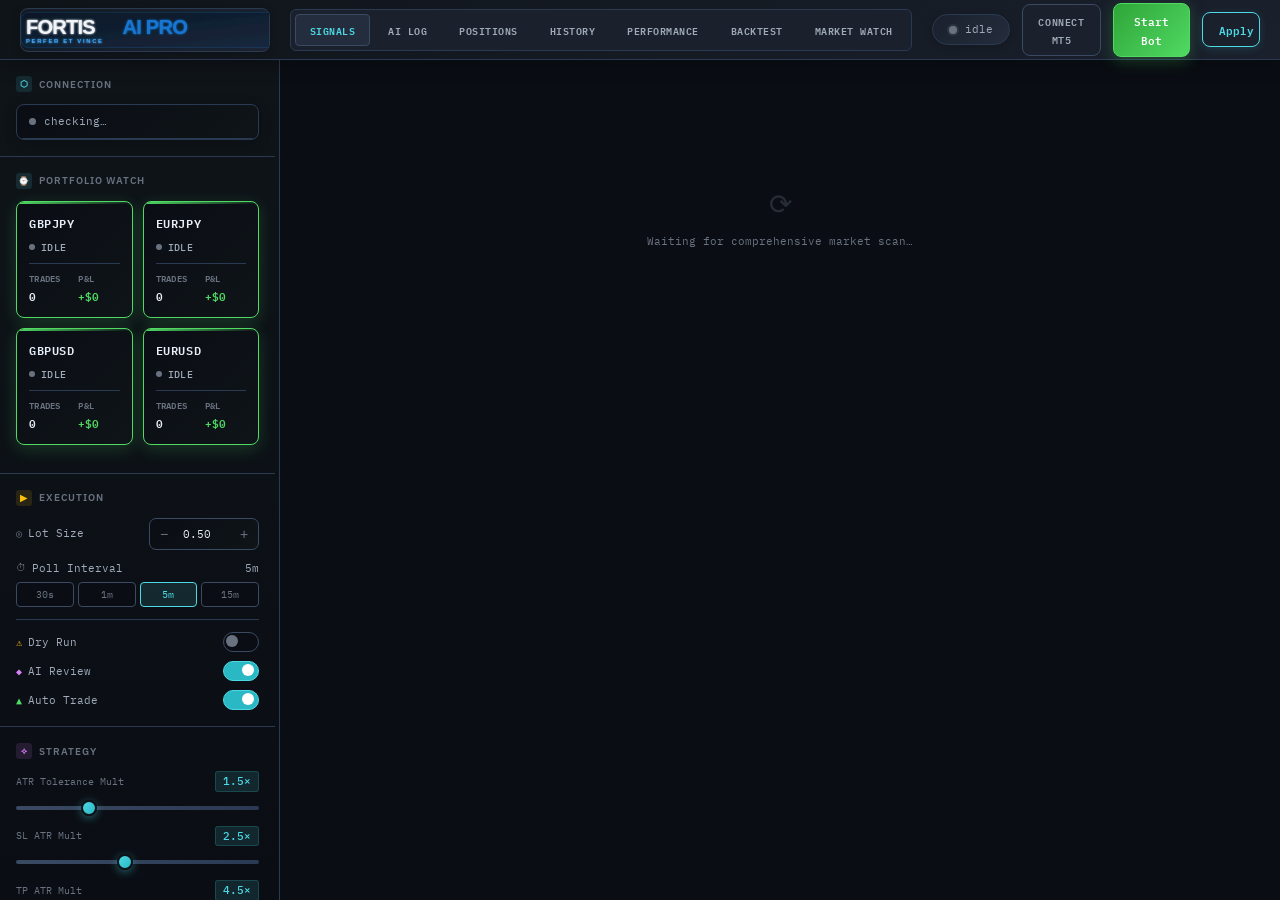
==== index.html @ 14d9588a "Cross-process thought bridge, MT5 connection stability, dashboard UI improvements, and AI_Pro strate" ====
<!DOCTYPE html>
<html lang="en">
<head>
<meta charset="UTF-8">
<meta name="viewport" content="width=device-width,initial-scale=1">
<title>FORTIS AI Pro</title>
<link rel="preconnect" href="https://fonts.googleapis.com">
<link href="https://fonts.googleapis.com/css2?family=IBM+Plex+Mono:wght@400;500;600&family=IBM+Plex+Sans:wght@400;500;600&display=swap" rel="stylesheet">
<link rel="stylesheet" href="/core/css/dashboard.css">
</head>
<body>

<header>
  <div class="logo">
    <svg width="100%" height="100%" viewBox="0 0 800 100" role="img" preserveAspectRatio="xMinYMid slice" style="position:absolute;top:0;left:0;width:100%;height:100%">
      <title>Fortis AI Pro wordmark</title>
      <desc>Fortis AI Pro wordmark with slogan Perfer et vince</desc>

      <!-- Background Shading -->
      <defs>
        <linearGradient id="logoBg" x1="0%" y1="0%" x2="100%" y2="100%">
          <stop offset="0%" style="stop-color:#0a1828;stop-opacity:0.92" />
          <stop offset="100%" style="stop-color:#1a2a42;stop-opacity:0.88" />
        </linearGradient>
        <filter id="glow">
          <feGaussianBlur stdDeviation="2.5" result="coloredBlur"/>
          <feMerge>
            <feMergeNode in="coloredBlur"/>
            <feMergeNode in="SourceGraphic"/>
          </feMerge>
        </filter>
      </defs>
      
      <!-- Shaded Background Box - Fully Rounded -->
      <rect x="0" y="8" width="750" height="84" rx="18" ry="18" fill="url(#logoBg)" opacity="0.92" filter="url(#glow)"/>
      <rect x="0" y="8" width="750" height="84" rx="18" ry="18" fill="none" stroke="#2196F3" stroke-width="1.5" opacity="0.25"/>

      <!-- FORTIS -->
      <text x="12" y="60" text-anchor="start"
            font-family="'Arial Black', 'Helvetica Neue', sans-serif"
            font-size="48" font-weight="900"
            fill="#F0F4F8" letter-spacing="-2"
            filter="url(#glow)">FORTIS</text>

      <!-- AI PRO (1 space gap after FORTIS) -->
      <text x="242" y="60" text-anchor="start"
            font-family="'Arial Black', 'Helvetica Neue', sans-serif"
            font-size="48" font-weight="900"
            fill="#1976D2" letter-spacing="-2"
            filter="url(#glow)">AI PRO</text>

      <!-- Slogan -->
      <text x="12" y="80" text-anchor="start"
            font-family="'Helvetica Neue', Arial, sans-serif"
            font-size="14" font-weight="600"
            fill="#42A5F5" letter-spacing="4"
            filter="url(#glow)">PERFER ET VINCE</text>

    </svg>
  </div>

  <div class="hdr-center">
    <button class="tab-btn active" data-tab="signals" onclick="showTab('signals', this)">Signals</button>
    <button class="tab-btn" data-tab="thoughts" onclick="showTab('thoughts', this)">AI Log</button>
    <button class="tab-btn" data-tab="positions" onclick="showTab('positions', this)">Positions</button>
    <button class="tab-btn" data-tab="history" onclick="showTab('history', this)">History</button>
    <button class="tab-btn" data-tab="performance" onclick="showTab('performance', this)">Performance</button>
    <button class="tab-btn" data-tab="backtest" onclick="showTab('backtest', this)">Backtest</button>
    <button class="tab-btn" data-tab="snapshot" onclick="showTab('snapshot', this)">Market Watch</button>
  </div>

  <div class="hdr-right">
    <div class="status-pill">
      <span class="dot" id="dot"></span>
      <span id="status-text">idle</span>
    </div>
    <button class="btn connect-mt5" id="connect-btn" onclick="connectMt5()">Connect MT5</button>
    <button class="btn start" id="start-btn" onclick="startBot()">Start Bot</button>
    <button class="btn stop" id="stop-btn" onclick="stopBot()" style="display:none">Stop</button>
    <button class="btn apply" id="apply-btn" onclick="applyConfig()">Apply</button>
  </div>
</header>

<!-- ── MT5 CONNECT MODAL ── -->
<div id="mt5-modal-overlay" style="display:none;position:fixed;inset:0;background:rgba(0,0,0,0.65);z-index:1000;align-items:center;justify-content:center">
  <div style="background:var(--bg1);border:1px solid var(--line);border-radius:10px;padding:28px 32px;width:360px;max-width:92vw;box-shadow:0 8px 40px rgba(0,0,0,0.5)">
    <div style="display:flex;justify-content:space-between;align-items:center;margin-bottom:20px">
      <span style="font-size:13px;font-weight:600;color:var(--txt);letter-spacing:0.04em">&#x2B21; Connect to MetaTrader 5</span>
      <button onclick="closeMt5Modal()" style="background:none;border:none;color:var(--txt2);font-size:18px;cursor:pointer;line-height:1">&times;</button>
    </div>
    <div style="display:flex;flex-direction:column;gap:12px">
      <div style="font-size:11px; line-height:1.35; color:var(--txt2)">
        This connects to the MetaTrader 5 desktop terminal on this PC and reads the account that is already logged in.
        <div style="margin-top:6px; color:var(--txt3)">Open MT5 and log in first, then click Auto Connect.</div>
      </div>
      <div>
        <label style="font-size:10px;color:var(--txt3);text-transform:uppercase;letter-spacing:0.08em;display:block;margin-bottom:4px">Terminal Path <span style="color:var(--txt3);font-weight:400">(optional)</span></label>
        <input id="mt5-path" type="text" placeholder="C:/Program Files/MetaTrader 5/terminal64.exe" style="width:100%;box-sizing:border-box;background:var(--bg0);border:1px solid var(--line);border-radius:5px;padding:8px 10px;color:var(--txt);font-size:12px;font-family:var(--mono)">
      </div>
      <div id="mt5-modal-status" style="display:none;font-size:11px;padding:8px 10px;border-radius:5px;font-family:var(--mono)"></div>
      <button id="mt5-modal-btn" onclick="connectMt5()" style="margin-top:4px;padding:10px;background:var(--cyan);color:#000;border:none;border-radius:6px;font-size:12px;font-weight:600;cursor:pointer;letter-spacing:0.04em">Auto Connect</button>
    </div>
  </div>
</div>

<div class="shell">

  <!-- ── SIDEBAR ── -->
  <div class="sidebar">
    <div class="sidebar-scroll">

      <!-- MT5 Status -->
      <div class="sb-block">
        <div class="sb-heading">
          <div class="sb-heading-icon cyan">⬡</div>
          Connection
        </div>
        <div id="mt5-meta" class="mt5-card">
          <div class="mt5-status-bar">
            <div class="mt5-dot" id="mt5-dot"></div>
            <span id="mt5-status-txt" style="color:var(--txt2)">checking…</span>
          </div>
          <div class="mt5-info" id="mt5-detail" style="display:none">
            <div class="mt5-row"><span class="mt5-key">Server</span><span class="mt5-val" id="m-server">—</span></div>
            <div class="mt5-row"><span class="mt5-key">Account</span><span class="mt5-val" id="m-login">—</span></div>
            <div class="mt5-row"><span class="mt5-key">Trading</span><span class="mt5-val" id="m-trade">—</span></div>
            <div class="mt5-row"><span class="mt5-key">Equity</span><span class="mt5-val" id="m-equity" style="color:var(--green)">—</span></div>
            <div class="mt5-row"><span class="mt5-key">Balance</span><span class="mt5-val" id="m-balance">—</span></div>
          </div>
        </div>
      </div>

      <!-- Portfolio Watch -->
      <div class="sb-block">
        <div class="sb-heading">
          <div class="sb-heading-icon cyan">⌚</div>
          Portfolio Watch
        </div>
        <div class="watch-grid" id="watch-grid">
          <div class="watch-card" data-pair="GBPJPY">
            <div class="watch-pair">GBPJPY</div>
            <div class="watch-status" id="status-GBPJPY">
              <span class="watch-dot idle"></span>
              <span class="watch-state">idle</span>
            </div>
            <div class="watch-divider"></div>
            <div class="watch-metrics">
              <div class="watch-metric">
                <span class="watch-label">Trades</span>
                <span class="watch-value" id="trades-GBPJPY">0</span>
              </div>
              <div class="watch-metric">
                <span class="watch-label">P&L</span>
                <span class="watch-value" id="pnl-GBPJPY" style="color:var(--green)">+$0</span>
              </div>
            </div>
          </div>

          <div class="watch-card" data-pair="EURJPY">
            <div class="watch-pair">EURJPY</div>
            <div class="watch-status" id="status-EURJPY">
              <span class="watch-dot idle"></span>
              <span class="watch-state">idle</span>
            </div>
            <div class="watch-divider"></div>
            <div class="watch-metrics">
              <div class="watch-metric">
                <span class="watch-label">Trades</span>
                <span class="watch-value" id="trades-EURJPY">0</span>
              </div>
              <div class="watch-metric">
                <span class="watch-label">P&L</span>
                <span class="watch-value" id="pnl-EURJPY" style="color:var(--green)">+$0</span>
              </div>
            </div>
          </div>

          <div class="watch-card" data-pair="GBPUSD">
            <div class="watch-pair">GBPUSD</div>
            <div class="watch-status" id="status-GBPUSD">
              <span class="watch-dot idle"></span>
              <span class="watch-state">idle</span>
            </div>
            <div class="watch-divider"></div>
            <div class="watch-metrics">
              <div class="watch-metric">
                <span class="watch-label">Trades</span>
                <span class="watch-value" id="trades-GBPUSD">0</span>
              </div>
              <div class="watch-metric">
                <span class="watch-label">P&L</span>
                <span class="watch-value" id="pnl-GBPUSD" style="color:var(--green)">+$0</span>
              </div>
            </div>
          </div>

          <div class="watch-card" data-pair="EURUSD">
            <div class="watch-pair">EURUSD</div>
            <div class="watch-status" id="status-EURUSD">
              <span class="watch-dot idle"></span>
              <span class="watch-state">idle</span>
            </div>
            <div class="watch-divider"></div>
            <div class="watch-metrics">
              <div class="watch-metric">
                <span class="watch-label">Trades</span>
                <span class="watch-value" id="trades-EURUSD">0</span>
              </div>
              <div class="watch-metric">
                <span class="watch-label">P&L</span>
                <span class="watch-value" id="pnl-EURUSD" style="color:var(--green)">+$0</span>
              </div>
            </div>
          </div>
        </div>
        <input type="hidden" id="cfg-symbols" value="GBPJPY,EURJPY,GBPUSD,EURUSD">
      </div>

      <!-- Execution -->
      <div class="sb-block">
        <div class="sb-heading">
          <div class="sb-heading-icon amber">▶</div>
          Execution
        </div>

        <div class="field-row" style="margin-bottom:10px">
          <span class="field-lbl"><span class="ico">◎</span> Lot Size</span>
          <div class="stepper" style="width:110px">
            <button class="stepper-btn" onclick="stepInput('cfg-volume',-0.01,0.01)">−</button>
            <input type="number" id="cfg-volume" value="0.50" step="0.01" min="0.01">
            <button class="stepper-btn" onclick="stepInput('cfg-volume',0.01,0.01)">+</button>
          </div>
        </div>

        <div style="margin-bottom:4px">
          <div style="display:flex;justify-content:space-between;align-items:center;margin-bottom:6px">
            <span class="field-lbl"><span class="ico">⏱</span> Poll Interval</span>
            <span style="font-size:11px;color:var(--txt2)" id="poll-display">5m</span>
          </div>
          <div class="poll-presets">
            <div class="poll-preset" onclick="setPoll(30,this)">30s</div>
            <div class="poll-preset" onclick="setPoll(60,this)">1m</div>
            <div class="poll-preset active" onclick="setPoll(300,this)">5m</div>
            <div class="poll-preset" onclick="setPoll(900,this)">15m</div>
          </div>
          <input type="hidden" id="cfg-poll" value="300">
        </div>

        <div style="height:1px;background:var(--line);margin:12px 0"></div>

        <div class="field-row">
          <span class="field-lbl"><span class="ico" style="color:var(--amber)">⚠</span> Dry Run</span>
          <label class="sw">
            <input type="checkbox" id="cfg-dry">
            <div class="sw-track"></div>
            <div class="sw-thumb"></div>
          </label>
        </div>
        <div class="field-row">
          <span class="field-lbl"><span class="ico" style="color:var(--purple)">◆</span> AI Review</span>
          <label class="sw">
            <input type="checkbox" id="cfg-ai" checked>
            <div class="sw-track"></div>
            <div class="sw-thumb"></div>
          </label>
        </div>
        <div class="field-row">
          <span class="field-lbl"><span class="ico" style="color:var(--green)">▲</span> Auto Trade</span>
          <label class="sw">
            <input type="checkbox" id="cfg-auto" checked>
            <div class="sw-track"></div>
            <div class="sw-thumb"></div>
          </label>
        </div>
      </div>

      <!-- Strategy -->
      <div class="sb-block">
        <div class="sb-heading">
          <div class="sb-heading-icon purple">⟡</div>
          Strategy
        </div>

        <div class="slider-field">
          <div class="slider-header">
            <span class="slider-lbl">ATR Tolerance Mult</span>
            <span class="slider-val" id="v-atr-mult">1.5×</span>
          </div>
          <input type="range" id="cfg-atr-mult" min="0.5" max="4" step="0.1" value="1.5"
            oninput="document.getElementById('v-atr-mult').textContent=parseFloat(this.value).toFixed(1)+'×';updateRR()">
        </div>

        <div class="slider-field">
          <div class="slider-header">
            <span class="slider-lbl">SL ATR Mult</span>
            <span class="slider-val" id="v-sl-mult">2.5×</span>
          </div>
          <input type="range" id="cfg-sl-mult" min="0.5" max="5" step="0.1" value="2.5"
            oninput="document.getElementById('v-sl-mult').textContent=parseFloat(this.value).toFixed(1)+'×';updateRR()">
        </div>

        <div class="slider-field">
          <div class="slider-header">
            <span class="slider-lbl">TP ATR Mult</span>
            <span class="slider-val" id="v-tp-mult">4.5×</span>
          </div>
          <input type="range" id="cfg-tp-mult" min="1" max="8" step="0.1" value="4.5"
            oninput="document.getElementById('v-tp-mult').textContent=parseFloat(this.value).toFixed(1)+'×';updateRR()">
        </div>

        <!-- R:R Preview -->
        <div style="background:var(--bg0);border:1px solid var(--line);border-radius:5px;padding:9px 11px;margin-bottom:11px">
          <div style="display:flex;justify-content:space-between;align-items:center;margin-bottom:6px">
            <span style="font-size:9px;color:var(--txt3);text-transform:uppercase;letter-spacing:0.08em">Risk / Reward Ratio</span>
            <span style="font-size:11px;font-weight:600;color:var(--txt)" id="rr-label">1 : 1.8</span>
          </div>
          <div class="rr-preview">
            <div class="rr-sl" id="rr-sl-bar" style="width:33%"></div>
            <div class="rr-entry"></div>
            <div class="rr-tp" id="rr-tp-bar"></div>
          </div>
          <div class="rr-label">
            <span style="color:var(--red)">▼ SL</span>
            <span>entry</span>
            <span style="color:var(--green)">TP ▲</span>
          </div>
        </div>
      </div>

      <!-- Risk Management -->
      <div class="sb-block">
        <div class="sb-heading">
          <div class="sb-heading-icon red">⚔</div>
          Risk Management
        </div>

        <div class="slider-field">
          <div class="slider-header">
            <span class="slider-lbl">Partial Close R:R</span>
            <span class="slider-val" id="v-pc-rr">1.0R</span>
          </div>
          <input type="range" id="cfg-pc-rr" min="0.5" max="3" step="0.1" value="1.0"
            oninput="document.getElementById('v-pc-rr').textContent=parseFloat(this.value).toFixed(1)+'R'">
        </div>

        <div class="slider-field" style="margin-bottom:0">
          <div class="slider-header">
            <span class="slider-lbl">BE Buffer (pips)</span>
            <span class="slider-val" id="v-be-buf">1.0p</span>
          </div>
          <input type="range" id="cfg-be-buf" min="0" max="5" step="0.5" value="1.0"
            oninput="document.getElementById('v-be-buf').textContent=parseFloat(this.value).toFixed(1)+'p'">
        </div>
      </div>

    </div>
  </div>

  <!-- ── MAIN ── -->
  <div class="main">

    <!-- SIGNALS -->
    <div class="tab-panel active" id="tab-signals">
      <div id="signal-cards">
        <div class="empty-state">
          <div class="icon">⟳</div>
          <div class="msg">Waiting for comprehensive market scan…</div>
        </div>
      </div>
    </div>

    <!-- AI LOG -->
    <div class="tab-panel" id="tab-thoughts">
      <div class="thoughts-bar">
        <span class="thoughts-count" id="thought-count">0 entries</span>
        <button class="btn" onclick="clearThoughts()">Clear log</button>
      </div>
      <div id="thoughts"></div>
    </div>

    <!-- POSITIONS -->
    <div class="tab-panel" id="tab-positions">
      <div id="positions-content">
        <div class="pos-empty">No open positions</div>
      </div>
    </div>

    <!-- HISTORY -->
    <div class="tab-panel" id="tab-history">
      <div id="history-summary" class="stats-row"></div>
      <div id="history-list">
        <div class="pos-empty">No trades recorded yet</div>
      </div>
    </div>

    <!-- PERFORMANCE -->
    <div class="tab-panel" id="tab-performance">
      <div class="kpi-grid">
        <div class="kpi-card">
          <div class="kpi-label">Win Rate</div>
          <div class="kpi-value" id="kpi-winrate">0.0%</div>
          <div class="kpi-deco">trades</div>
        </div>
        <div class="kpi-card">
          <div class="kpi-label">Profit Factor</div>
          <div class="kpi-value" id="kpi-profitfactor">0.00</div>
          <div class="kpi-deco">gross/loss</div>
        </div>
        <div class="kpi-card">
          <div class="kpi-label">Total Trades</div>
          <div class="kpi-value" id="kpi-trades">0</div>
          <div class="kpi-deco">executed</div>
        </div>
        <div class="kpi-card">
          <div class="kpi-label">Equity Return</div>
          <div class="kpi-value" id="kpi-return">0.00%</div>
          <div class="kpi-deco">ytd</div>
        </div>
        <div class="kpi-card">
          <div class="kpi-label">Max Drawdown</div>
          <div class="kpi-value" id="kpi-drawdown">0.00%</div>
          <div class="kpi-deco">peak-trough</div>
        </div>
        <div class="kpi-card">
          <div class="kpi-label">Sharpe Ratio</div>
          <div class="kpi-value" id="kpi-sharpe">0.00</div>
          <div class="kpi-deco">risk-adjusted</div>
        </div>
        <div class="kpi-card">
          <div class="kpi-label">Avg Win/Loss</div>
          <div class="kpi-value" id="kpi-avgratio">0.00</div>
          <div class="kpi-deco">r-multiple</div>
        </div>
        <div class="kpi-card">
          <div class="kpi-label">Current Drawdown</div>
          <div class="kpi-value" id="kpi-currentdd">0.00%</div>
          <div class="kpi-deco">unrealized</div>
        </div>
        <div class="kpi-card">
          <div class="kpi-label">Recovery Factor</div>
          <div class="kpi-value" id="kpi-recovery">0.00</div>
          <div class="kpi-deco">profit/drawdown</div>
        </div>
        <div class="kpi-card">
          <div class="kpi-label">Sortino Ratio</div>
          <div class="kpi-value" id="kpi-sortino">0.00</div>
          <div class="kpi-deco">downside risk</div>
        </div>
      </div>

      <div class="equity-container">
        <div class="equity-header">⚡ Equity Curve</div>
        <canvas id="equityCanvas"></canvas>
      </div>
    </div>

    <!-- BACKTEST RESULTS -->
    <div class="tab-panel" id="tab-backtest">
      <div style="padding:20px;text-align:center;color:var(--txt2)">
        <div style="font-size:14px;margin-bottom:10px">📊 Backtest Results</div>
        <div style="font-size:12px;margin-bottom:20px">7-day historical validation (0.50 lot)</div>
        
        <div class="kpi-grid">
          <div class="kpi-card">
            <div class="kpi-label">Total Trades</div>
            <div class="kpi-value">468</div>
            <div class="kpi-deco">backtest</div>
          </div>
          <div class="kpi-card">
            <div class="kpi-label">Win Rate</div>
            <div class="kpi-value">63.6%</div>
            <div class="kpi-deco">aggregate</div>
          </div>
          <div class="kpi-card">
            <div class="kpi-label">Total P&L</div>
            <div class="kpi-value">+$46,221</div>
            <div class="kpi-deco">at 0.50 lot</div>
          </div>
          <div class="kpi-card">
            <div class="kpi-label">Avg/Trade</div>
            <div class="kpi-value">+$98.76</div>
            <div class="kpi-deco">profit per trade</div>
          </div>
        </div>

        <div style="margin-top:30px;padding:20px;background:var(--bg0);border:1px solid var(--line);border-radius:8px;text-align:left">
          <div style="font-weight:600;margin-bottom:12px;font-size:12px;color:var(--txt)">📈 Per-Pair Breakdown (0.50 lot)</div>
          <div style="display:grid;gap:8px;font-size:11px;font-family:var(--mono)">
            <div style="display:grid;grid-template-columns:100px 80px 80px 100px;gap:10px">
              <div style="font-weight:500;color:var(--txt3)">Pair</div>
              <div style="font-weight:500;color:var(--txt3)">Trades</div>
              <div style="font-weight:500;color:var(--txt3)">Win Rate</div>
              <div style="font-weight:500;color:var(--txt3)">Profit</div>
            </div>
            <div style="background:var(--bg1);padding:8px;border-radius:4px;display:grid;grid-template-columns:100px 80px 80px 100px;gap:10px">
              <div>GBPJPY</div>
              <div>149</div>
              <div style="color:var(--green)">79.9%</div>
              <div style="color:var(--green)">+$25,721</div>
            </div>
            <div style="background:var(--bg1);padding:8px;border-radius:4px;display:grid;grid-template-columns:100px 80px 80px 100px;gap:10px">
              <div>EURJPY</div>
              <div>118</div>
              <div style="color:var(--green)">56.8%</div>
              <div style="color:var(--green)">+$6,339</div>
            </div>
            <div style="background:var(--bg1);padding:8px;border-radius:4px;display:grid;grid-template-columns:100px 80px 80px 100px;gap:10px">
              <div>GBPUSD</div>
              <div>88</div>
              <div style="color:var(--green)">61.4%</div>
              <div style="color:var(--green)">+$8,345</div>
            </div>
            <div style="background:var(--bg1);padding:8px;border-radius:4px;display:grid;grid-template-columns:100px 80px 80px 100px;gap:10px">
              <div>EURUSD</div>
              <div>113</div>
              <div style="color:var(--green)">51.3%</div>
              <div style="color:var(--green)">+$5,416</div>
            </div>
          </div>
        </div>
      </div>
    </div>

    <!-- SUMMARY SNAPSHOT -->
    <div class="tab-panel" id="tab-snapshot">
      <div style="padding:20px">
        <div style="background:var(--bg0);border:1px solid var(--line);border-radius:10px;padding:20px;margin-bottom:20px">
          <div style="font-size:12px;font-weight:600;color:var(--txt);margin-bottom:16px;display:flex;align-items:center;gap:8px">
            <span>🎯</span> Current Algo State
          </div>
          
          <div style="display:grid;gap:12px;font-size:12px">
            <div style="display:flex;justify-content:space-between;align-items:center;padding:10px;background:var(--bg1);border-radius:6px">
              <span style="color:var(--txt2)">Bot Status</span>
              <span style="font-weight:600;color:var(--green)" id="snap-bot-status">Checking…</span>
            </div>
            
            <div style="display:flex;justify-content:space-between;align-items:center;padding:10px;background:var(--bg1);border-radius:6px">
              <span style="color:var(--txt2)">Active Bias</span>
              <span style="font-weight:600;color:var(--cyan)" id="snap-bias">—</span>
            </div>
            
            <div style="display:flex;justify-content:space-between;align-items:center;padding:10px;background:var(--bg1);border-radius:6px">
              <span style="color:var(--txt2)">Confidence Level</span>
              <span style="font-weight:600;color:var(--amber)" id="snap-confidence">—</span>
            </div>

            <div style="display:flex;justify-content:space-between;align-items:center;padding:10px;background:var(--bg1);border-radius:6px">
              <span style="color:var(--txt2)">Last Signal</span>
              <span style="font-weight:600;color:var(--txt)" id="snap-last-signal">None</span>
            </div>
          </div>
        </div>

        <div style="background:var(--bg0);border:1px solid var(--line);border-radius:10px;padding:20px">
          <div style="font-size:12px;font-weight:600;color:var(--txt);margin-bottom:16px;display:flex;align-items:center;gap:8px">
            <span>💼</span> Trade Status
          </div>

          <div style="display:grid;gap:12px;font-size:12px" id="snap-trade-details">
            <div style="padding:12px;background:var(--bg1);border-radius:6px;color:var(--txt2);text-align:center">
              No active trades
            </div>
          </div>

          <div style="margin-top:16px;padding:12px;background:var(--bg1);border-left:3px solid var(--cyan);border-radius:4px;font-size:11px;color:var(--txt2)">
            <strong>Session Summary:</strong><br/>
            <span id="snap-session-summary">Waiting for bot to connect…</span>
          </div>
        </div>
      </div>
    </div>

  </div>
</div>
<script src="/core/js/dashboard.js"></script>
</body>
</html>
---- core/css/dashboard.css ----
:root {
  --bg0: #0a0e14;
  --bg1: #0f1419;
  --bg2: #1a202c;
  --bg3: #242d3d;
  --line: #2a3a52;
  --line2: #3a4a62;
  --txt: #e8eef7;
  --txt2: #a0aab8;
  --txt3: #6a7280;
  --cyan: #4dd9e5;
  --cyan-d: #2ab8c5;
  --cyan-bg: rgba(77,217,229,0.12);
  --green: #50d963;
  --green-d: #2fa538;
  --green-bg: rgba(80,217,99,0.12);
  --red: #ff6b6b;
  --red-d: #d63031;
  --red-bg: rgba(255,107,107,0.12);
  --amber: #ffc107;
  --amber-bg: rgba(255,193,7,0.12);
  --purple: #da7ff7;
  --purple-bg: rgba(218,127,247,0.12);
  --mono: 'IBM Plex Mono', monospace;
  --sans: 'IBM Plex Sans', sans-serif;
  --shadow: 0 8px 24px rgba(0,0,0,0.4);
  --shadow-lg: 0 16px 40px rgba(0,0,0,0.5);
}

*{box-sizing:border-box;margin:0;padding:0}
html,body{height:100%;overflow:hidden}

body{
  background:var(--bg0);
  color:var(--txt);
  font-family:var(--mono);
  font-size:12px;
  line-height:1.5;
}

/* ── SCROLLBAR ── */
::-webkit-scrollbar{width:8px;height:8px}
::-webkit-scrollbar-track{background:transparent}
::-webkit-scrollbar-thumb{background:var(--line2);border-radius:4px;border:2px solid transparent;background-clip:padding-box}
::-webkit-scrollbar-thumb:hover{background:var(--cyan);border:2px solid transparent;background-clip:padding-box}

/* ── HEADER NAVBAR ── */
header{
  height:60px;
  display:flex;
  align-items:center;
  justify-content:flex-start;
  padding:0 20px;
  background:linear-gradient(135deg, var(--bg1) 0%, var(--bg2) 100%);
  border-bottom:1px solid var(--line);
  box-shadow:0 4px 20px rgba(0,0,0,0.3);
  flex-shrink:0;
  position:relative;
  z-index:10;
  gap:20px;
}

.logo{
  font-family:var(--sans);
  font-weight:600;
  font-size:13px;
  letter-spacing:0.02em;
  color:var(--txt);
  display:flex;
  align-items:center;
  gap:8px;
  height:44px;
  padding:0 14px;
  background:linear-gradient(135deg, rgba(26,32,44,0.6) 0%, rgba(36,45,61,0.6) 100%);
  border:1px solid var(--line);
  border-radius:8px;
  box-shadow:0 2px 8px rgba(0,0,0,0.2);
  flex:1;
  min-width:0;
  position:relative;
  white-space:nowrap;
}

.logo svg {
  height:36px;
  width:auto;
  vertical-align:middle;
}

.logo-icon{
  width:24px;height:24px;
  background:linear-gradient(135deg, var(--cyan) 0%, var(--purple) 100%);
  border-radius:5px;
  display:flex;align-items:center;justify-content:center;
  font-size:11px;font-weight:700;color:#000;font-family:var(--sans);
  box-shadow:0 4px 12px rgba(77,217,229,0.3);
  flex-shrink:0;
}

.hdr-center{
  display:flex;gap:4px;
  background:var(--bg2);
  border:1px solid var(--line);
  border-radius:6px;
  padding:4px;
  flex:2;
  justify-content:center;
}

.tab-btn{
  padding:6px 14px;
  border:none;
  background:transparent;
  color:var(--txt2);
  font-family:var(--mono);
  font-size:10px;
  font-weight:600;
  letter-spacing:0.05em;
  text-transform:uppercase;
  cursor:pointer;
  border-radius:4px;
  transition:all 0.2s;
  white-space:nowrap;
}
.tab-btn:hover{
  color:var(--txt);
  background:var(--bg3);
}
.tab-btn.active{
  background:var(--bg3);
  color:var(--cyan);
  border:1px solid var(--line2);
}

.hdr-right{
  display:flex;
  align-items:center;
  justify-content:flex-end;
  gap:12px;
  flex:1;
}

.status-pill{
  display:flex;align-items:center;gap:8px;
  background:linear-gradient(135deg, var(--bg2) 0%, var(--bg3) 100%);
  border:1px solid var(--line);
  border-radius:24px;
  padding:6px 16px;
  font-size:11px;
  color:var(--txt2);
  box-shadow:0 2px 8px rgba(0,0,0,0.2);
}
.dot{
  width:8px;height:8px;
  border-radius:50%;
  background:var(--txt3);
  transition:all 0.3s;
  box-shadow:0 0 0 2px rgba(107,114,128,0.2);
}
.dot.live{
  background:var(--green);
  box-shadow:0 0 0 4px rgba(80,217,99,0.3);
  animation:pulse 2s infinite;
}
@keyframes pulse{
  0%,100%{box-shadow:0 0 0 4px rgba(80,217,99,0.3)}
  50%{box-shadow:0 0 0 8px rgba(80,217,99,0.15)}
}
@keyframes blink{0%,100%{opacity:1}50%{opacity:0.5}}

.btn{
  padding:7px 16px;
  border-radius:8px;
  font-family:var(--mono);
  font-size:11px;
  font-weight:600;
  cursor:pointer;
  transition:all 0.2s cubic-bezier(0.34, 1.56, 0.64, 1);
  border:1.5px solid var(--line2);
  background:var(--bg2);
  color:var(--txt);
  position:relative;
  overflow:hidden;
}
.btn::before{
  content:'';
  position:absolute;
  top:50%;left:50%;
  width:0;height:0;
  background:rgba(255,255,255,0.1);
  border-radius:50%;
  transform:translate(-50%,-50%);
  transition:width 0.6s, height 0.6s;
}
.btn:hover::before{width:300px;height:300px}
.btn:hover{
  border-color:var(--line);
  color:var(--txt);
  box-shadow:0 4px 12px rgba(0,0,0,0.3);
  transform:translateY(-2px);
}
.btn.start{
  background:linear-gradient(135deg, var(--green-d) 0%, var(--green) 100%);
  border-color:var(--green);
  color:#fff;
  box-shadow:0 4px 15px rgba(80,217,99,0.25);
}
.btn.start:hover{
  box-shadow:0 6px 20px rgba(80,217,99,0.4);
  transform:translateY(-3px);
}
.btn.stop{
  border-color:var(--red);
  color:var(--red);
  box-shadow:0 2px 8px rgba(255,107,107,0.15);
}
.btn.stop:hover{
  background:var(--red-bg);
  box-shadow:0 4px 12px rgba(255,107,107,0.3);
}
.btn.apply{
  border-color:var(--cyan);
  color:var(--cyan);
  box-shadow:0 2px 8px rgba(77,217,229,0.15);
}
.btn.apply:hover{
  background:var(--cyan-bg);
  box-shadow:0 4px 12px rgba(77,217,229,0.3);
}
.btn.connect-mt5{
  border-color:var(--line2);
  color:var(--txt2);
  background:var(--bg2);
  font-size:10px;
  letter-spacing:0.06em;
  text-transform:uppercase;
  padding:7px 14px;
  transition:all 0.2s ease;
}
.btn.connect-mt5:hover{
  border-color:var(--cyan);
  color:var(--cyan);
  background:var(--cyan-bg);
  box-shadow:0 4px 12px rgba(77,217,229,0.2);
}
/* Connected state — turned green by JS after success */
.btn.connect-mt5[style*='var(--green)']{
  border-color:var(--green);
  box-shadow:0 4px 12px rgba(80,217,99,0.25);
}

/* ── LAYOUT ── */
.shell{
  display:grid;
  grid-template-columns:280px 1fr;
  height:calc(100vh - 60px);
  overflow:hidden;
}

/* ── SIDEBAR ── */
.sidebar{
  background:linear-gradient(180deg, var(--bg1) 0%, var(--bg0) 100%);
  border-right:1px solid var(--line);
  display:flex;
  flex-direction:column;
  overflow:hidden;
  box-shadow:2px 0 8px rgba(0,0,0,0.2);
}

.sidebar-scroll{
  overflow-y:auto;
  padding:0 4px 0 0;
  flex:1;
}

/* Section blocks */
.sb-block{
  padding:16px 16px;
  border-bottom:1px solid var(--line);
  transition:background 0.2s;
}
.sb-block:hover{background:rgba(255,255,255,0.02);}

.sb-heading{
  display:flex;align-items:center;gap:7px;
  font-family:var(--sans);
  font-size:10px;font-weight:600;
  letter-spacing:0.1em;text-transform:uppercase;
  color:var(--txt3);
  margin-bottom:12px;
}
.sb-heading-icon{
  width:16px;height:16px;
  border-radius:3px;
  display:flex;align-items:center;justify-content:center;
  font-size:9px;
}
.sb-heading-icon.cyan{background:var(--cyan-bg);color:var(--cyan)}
.sb-heading-icon.amber{background:var(--amber-bg);color:var(--amber)}
.sb-heading-icon.purple{background:var(--purple-bg);color:var(--purple)}
.sb-heading-icon.red{background:var(--red-bg);color:var(--red)}

/* Symbol chips */
.sym-chips{
  display:flex;flex-wrap:wrap;gap:6px;
}
.sym-chip{
  padding:5px 11px;
  border-radius:6px;
  font-size:10px;font-weight:600;
  font-family:var(--mono);
  background:var(--bg0);
  border:1.5px solid var(--line2);
  color:var(--txt2);
  cursor:pointer;
  transition:all 0.2s;
  user-select:none;
}
.sym-chip:hover{
  border-color:var(--txt2);
  color:var(--txt);
  box-shadow:0 2px 8px rgba(0,0,0,0.2);
}
.sym-chip.active{
  background:linear-gradient(135deg, var(--cyan-bg) 0%, rgba(77,217,229,0.08) 100%);
  border-color:var(--cyan);
  color:var(--cyan);
  box-shadow:0 2px 10px rgba(77,217,229,0.25);
}
.sym-chip.position-active{
  background:linear-gradient(135deg, var(--green-bg) 0%, rgba(80,217,99,0.08) 100%);
  border-color:var(--green);
  color:var(--green);
  box-shadow:0 0 0 2px rgba(80,217,99,0.2), 0 2px 12px rgba(80,217,99,0.35);
  animation:pulse-chip 2s infinite;
}
@keyframes pulse-chip{
  0%,100%{box-shadow:0 0 0 2px rgba(80,217,99,0.2), 0 2px 12px rgba(80,217,99,0.35)}
  50%{box-shadow:0 0 0 4px rgba(80,217,99,0.15), 0 2px 16px rgba(80,217,99,0.5)}
}

/* Stepper input */
.stepper{
  display:flex;
  align-items:center;
  background:linear-gradient(135deg, var(--bg0) 0%, var(--bg1) 100%);
  border:1.5px solid var(--line2);
  border-radius:7px;
  overflow:hidden;
  transition:all 0.2s;
}
.stepper:focus-within{
  border-color:var(--cyan);
  box-shadow:0 0 12px rgba(77,217,229,0.2);
}
.stepper-btn{
  width:28px;height:30px;
  border:none;background:transparent;
  color:var(--txt3);font-size:14px;
  cursor:pointer;
  display:flex;align-items:center;justify-content:center;
  transition:all 0.12s;
  flex-shrink:0;
}
.stepper-btn:hover{background:var(--bg2);color:var(--txt)}
.stepper input{
  flex:1;min-width:0;
  background:transparent;
  border:none;
  text-align:center;
  color:var(--txt);
  font-family:var(--mono);
  font-size:11px;
  padding:0;
}
.stepper input:focus{outline:none}

/* Poll presets */
.poll-presets{
  display:flex;gap:4px;margin-top:6px;
}
.poll-preset{
  flex:1;
  padding:4px 0;
  background:var(--bg0);
  border:1px solid var(--line2);
  border-radius:4px;
  color:var(--txt3);
  font-family:var(--mono);
  font-size:10px;
  cursor:pointer;
  transition:all 0.12s;
  text-align:center;
}
.poll-preset:hover{border-color:var(--txt2);color:var(--txt)}
.poll-preset.active{background:var(--cyan-bg);border-color:var(--cyan);color:var(--cyan)}

/* Field row */
.field-row{
  display:flex;align-items:center;justify-content:space-between;
  margin-bottom:9px;
}
.field-row:last-child{margin-bottom:0}
.field-lbl{
  font-size:11px;color:var(--txt2);
  display:flex;align-items:center;gap:6px;
}
.field-lbl .ico{font-size:10px;color:var(--txt3)}

/* Toggle switch v2 */
.sw{
  position:relative;
  width:36px;height:20px;flex-shrink:0;
  cursor:pointer;
}
.sw input{opacity:0;width:0;height:0;position:absolute}
.sw-track{
  position:absolute;inset:0;
  background:var(--bg0);
  border:1px solid var(--line2);
  border-radius:10px;
  transition:all 0.2s;
}
.sw input:checked ~ .sw-track{
  background:var(--cyan-d);
  border-color:var(--cyan);
}
.sw-thumb{
  position:absolute;top:3px;left:3px;
  width:12px;height:12px;
  background:var(--txt3);
  border-radius:50%;
  transition:all 0.2s;
}
.sw input:checked ~ .sw-thumb{
  left:19px;
  background:#fff;
}

/* Slider track */
.slider-field{margin-bottom:11px}
.slider-header{
  display:flex;justify-content:space-between;align-items:center;
  margin-bottom:5px;
}
.slider-lbl{font-size:10px;color:var(--txt3)}
.slider-val{
  font-size:11px;font-weight:500;color:var(--cyan);
  background:var(--cyan-bg);
  border:1px solid rgba(57,197,207,0.2);
  padding:1px 7px;border-radius:3px;
  min-width:36px;text-align:center;
}

input[type=range]{
  width:100%;height:4px;
  -webkit-appearance:none;appearance:none;
  background:linear-gradient(to right, var(--line2) 0%, var(--line) 100%);
  border-radius:3px;cursor:pointer;
  outline:none;
}
input[type=range]::-webkit-slider-thumb{
  -webkit-appearance:none;appearance:none;
  width:16px;height:16px;
  background:linear-gradient(135deg, var(--cyan) 0%, var(--cyan-d) 100%);
  border-radius:50%;
  border:2px solid var(--bg1);
  box-shadow:0 2px 8px rgba(77,217,229,0.4);
  transition:all 0.2s;
  cursor:grab;
}
input[type=range]::-webkit-slider-thumb:hover{
  transform:scale(1.15);
  box-shadow:0 4px 12px rgba(77,217,229,0.6);
}
input[type=range]::-webkit-slider-thumb:active{
  cursor:grabbing;
}
input[type=range]:focus{outline:none}

/* MT5 status card */
.mt5-card{
  background:linear-gradient(135deg, var(--bg0) 0%, var(--bg1) 100%);
  border:1.5px solid var(--line);
  border-radius:8px;
  overflow:hidden;
  box-shadow:0 2px 12px rgba(0,0,0,0.25);
}
.mt5-status-bar{
  display:flex;align-items:center;gap:8px;
  padding:8px 12px;
  border-bottom:1px solid var(--line);
  font-size:11px;
}
.mt5-dot{
  width:7px;height:7px;border-radius:50%;
  background:var(--txt3);flex-shrink:0;
}
.mt5-dot.ok{background:var(--green);box-shadow:0 0 0 2px rgba(63,185,80,0.2)}
.mt5-dot.err{background:var(--red)}
.mt5-info{padding:9px 12px;display:flex;flex-direction:column;gap:4px}
.mt5-row{display:flex;justify-content:space-between;font-size:10px}
.mt5-key{color:var(--txt3)}
.mt5-val{color:var(--txt2);font-weight:500}

/* RR preview bar */
.rr-preview{
  display:flex;align-items:center;gap:0;
  height:6px;border-radius:3px;overflow:hidden;
  margin-top:10px;
  background:var(--bg0);
  border:1px solid var(--line);
}
.rr-sl{background:rgba(248,81,73,0.4);transition:width 0.3s}
.rr-entry{width:3px;background:var(--txt3)}
.rr-tp{background:rgba(63,185,80,0.4);flex:1;transition:width 0.3s}
.rr-label{
  display:flex;justify-content:space-between;
  font-size:9px;color:var(--txt3);margin-top:4px;
}

/* ── MAIN CONTENT ── */
.main{
  display:flex;
  flex-direction:column;
  overflow:hidden;
  background:var(--bg0);
}

.tab-panel{display:none;flex:1;overflow-y:auto;padding:16px}
.tab-panel.active{display:block}

/* ── KPI Cards ── */
.kpi-grid{display:grid;grid-template-columns:repeat(auto-fit,minmax(180px,1fr));gap:12px;margin-bottom:20px}
.kpi-card{background:var(--bg2);border:1px solid var(--line);border-radius:10px;padding:16px;box-shadow:0 2px 8px rgba(0,0,0,0.2)}
.kpi-label{font-size:10px;color:var(--txt2);text-transform:uppercase;letter-spacing:0.05em;margin-bottom:8px;font-weight:600}
.kpi-value{font-size:20px;font-weight:700;color:var(--cyan);font-family:var(--mono)}
.kpi-deco{font-size:9px;color:var(--txt3);margin-top:4px}
.kpi-card.positive .kpi-value{color:var(--green)}
.kpi-card.negative .kpi-value{color:var(--red)}

/* ── Equity Curve ── */
.equity-container{background:var(--bg2);border:1px solid var(--line);border-radius:10px;padding:16px;box-shadow:0 2px 8px rgba(0,0,0,0.2)}
.equity-header{font-size:12px;font-weight:600;color:var(--txt);margin-bottom:12px;text-transform:uppercase;letter-spacing:0.02em}
#equityCanvas{width:100%;height:300px}

/* ── SIGNALS ── */
.sym-grid{
  display:grid;
  grid-template-columns:repeat(auto-fill,minmax(340px,1fr));
  gap:10px;
}

.sig-card{
  background:linear-gradient(135deg, var(--bg1) 0%, var(--bg2) 100%);
  border:1.5px solid var(--line);
  border-radius:10px;
  overflow:hidden;
  transition:all 0.3s cubic-bezier(0.34, 1.56, 0.64, 1);
  box-shadow:0 4px 16px rgba(0,0,0,0.2);
  position:relative;
}
.sig-card::before{
  content:'';
  position:absolute;
  inset:0;
  background:linear-gradient(135deg, transparent 0%, transparent 50%, rgba(255,255,255,0.05) 100%);
  opacity:0;
  transition:opacity 0.3s;
  pointer-events:none;
}
.sig-card:hover{
  border-color:var(--line2);
  box-shadow:0 8px 24px rgba(0,0,0,0.3);
  transform:translateY(-4px);
}
.sig-card:hover::before{opacity:1}
.sig-card.buy{border-top:3px solid var(--green)}
.sig-card.sell{border-top:3px solid var(--red)}
.sig-card.neutral{border-top:3px solid var(--line2)}

.sig-header{
  display:flex;align-items:center;justify-content:space-between;
  padding:10px 14px;
  border-bottom:1px solid var(--line);
  background:var(--bg2);
}

.sig-sym{
  font-family:var(--sans);
  font-size:14px;font-weight:600;
  color:var(--txt);
}

.sig-env{
  font-size:9px;letter-spacing:0.06em;
  color:var(--txt3);
  background:var(--bg0);
  border:1px solid var(--line);
  padding:2px 7px;border-radius:3px;
}

.sig-body{padding:12px 14px}

.sig-row{
  display:grid;
  grid-template-columns:repeat(3,1fr);
  gap:10px;
  margin-bottom:10px;
}

.sig-stat{display:flex;flex-direction:column;gap:2px}
.sig-stat .lbl{font-size:9px;color:var(--txt3);letter-spacing:0.05em;text-transform:uppercase}
.sig-stat .val{font-size:13px;font-weight:500}

.badge{
  display:inline-flex;align-items:center;gap:5px;
  padding:5px 11px;border-radius:6px;
  font-size:10px;font-weight:700;
  letter-spacing:0.05em;
  transition:all 0.2s;
  box-shadow:0 2px 8px rgba(0,0,0,0.2);
}
.badge.buy{
  background:linear-gradient(135deg, rgba(80,217,99,0.2) 0%, rgba(80,217,99,0.1) 100%);
  color:var(--green);
  border:1.5px solid rgba(80,217,99,0.4);
}
.badge.sell{
  background:linear-gradient(135deg, rgba(255,107,107,0.2) 0%, rgba(255,107,107,0.1) 100%);
  color:var(--red);
  border:1.5px solid rgba(255,107,107,0.4);
}
.badge.neutral{
  background:var(--bg2);
  color:var(--txt3);
  border:1px solid var(--line);
}
.badge.ok{
  background:linear-gradient(135deg, rgba(77,217,229,0.2) 0%, rgba(77,217,229,0.1) 100%);
  color:var(--cyan);
  border:1.5px solid rgba(77,217,229,0.4);
}
.badge.no{
  background:linear-gradient(135deg, rgba(255,107,107,0.2) 0%, rgba(255,107,107,0.1) 100%);
  color:var(--red);
  border:1.5px solid rgba(255,107,107,0.4);
}
.badge.wait{
  background:linear-gradient(135deg, rgba(255,193,7,0.2) 0%, rgba(255,193,7,0.1) 100%);
  color:var(--amber);
  border:1.5px solid rgba(255,193,7,0.4);
}

.conf-bar{
  height:3px;background:var(--bg0);border-radius:2px;
  margin:8px 0;overflow:hidden;
}
.conf-fill{height:100%;border-radius:2px;transition:width 0.4s ease;background:var(--cyan)}

.level-row{
  display:grid;grid-template-columns:1fr 1fr;gap:8px;
  padding:8px 0;
  border-top:1px solid var(--line);
  margin-top:6px;
}
.lvl{display:flex;flex-direction:column;gap:1px}
.lvl .lbl{font-size:9px;color:var(--txt3);text-transform:uppercase;letter-spacing:0.05em}
.lvl .val{font-size:12px;font-weight:500}

.sig-reason{
  font-size:10px;color:var(--txt3);
  line-height:1.5;
  padding:8px 14px;
  border-top:1px solid var(--line);
  background:var(--bg0);
}

.empty-state{
  display:flex;flex-direction:column;align-items:center;justify-content:center;
  height:280px;
  color:var(--txt3);
  gap:8px;
}
.empty-state .icon{font-size:28px;opacity:0.3}
.empty-state .msg{font-size:11px}

/* ── THOUGHTS ── */
.thoughts-bar{
  display:flex;align-items:center;justify-content:space-between;
  margin-bottom:12px;
}
.thoughts-count{font-size:10px;color:var(--txt3)}

.thought{
  background:linear-gradient(135deg, var(--bg1) 0%, var(--bg2) 100%);
  border:1.5px solid var(--line);
  border-radius:8px;
  border-left:4px solid var(--line2);
  padding:12px 14px;
  margin-bottom:8px;
  animation:slideIn 0.3s cubic-bezier(0.34, 1.56, 0.64, 1);
  box-shadow:0 2px 8px rgba(0,0,0,0.2);
  transition:all 0.2s;
}
.thought:hover{
  border-color:var(--line2);
  box-shadow:0 4px 12px rgba(0,0,0,0.3);
  transform:translateX(2px);
}
@keyframes slideIn{
  from{
    opacity:0;
    transform:translateX(-10px);
  }
  to{
    opacity:1;
    transform:translateX(0);
  }
}

.thought[data-src="ai_pro_signal"]{border-left-color:var(--cyan)}
.thought[data-src="ai_entry"]{border-left-color:var(--purple)}
.thought[data-src="ai_risk"]{border-left-color:var(--amber)}
.thought[data-src="partial_close"]{border-left-color:var(--green)}
.thought[data-src="execution"]{border-left-color:var(--green)}
.thought[data-src="rule_risk"]{border-left-color:var(--amber)}
.thought[data-src="preflight"]{border-left-color:var(--red)}

.t-head{display:flex;align-items:center;justify-content:space-between;margin-bottom:4px}
.t-meta{display:flex;align-items:center;gap:7px}
.t-src{
  font-size:9px;font-weight:600;letter-spacing:0.08em;text-transform:uppercase;
  color:var(--cyan);
}
.thought[data-src="ai_entry"] .t-src{color:var(--purple)}
.thought[data-src="ai_risk"] .t-src,
.thought[data-src="rule_risk"] .t-src{color:var(--amber)}
.thought[data-src="execution"] .t-src,
.thought[data-src="partial_close"] .t-src{color:var(--green)}
.thought[data-src="preflight"] .t-src{color:var(--red)}

.t-sym{font-size:10px;color:var(--txt);font-weight:500}
.t-stage{font-size:9px;color:var(--txt3)}
.t-conf{font-size:9px;color:var(--purple)}
.t-time{font-size:9px;color:var(--txt3)}
.t-sum{font-size:11px;color:var(--txt);margin-bottom:2px}
.t-detail{font-size:10px;color:var(--txt2);line-height:1.4}

/* ── POSITIONS ── */
.pos-empty{
  display:flex;align-items:center;justify-content:center;
  height:200px;color:var(--txt3);font-size:11px;
}

.pos-table{width:100%;border-collapse:separate;border-spacing:0}
.pos-table th{
  text-align:left;
  padding:7px 12px;
  font-size:9px;color:var(--txt3);
  text-transform:uppercase;letter-spacing:0.08em;
  border-bottom:1px solid var(--line);
  background:var(--bg1);
  position:sticky;top:0;
}
.pos-table td{
  padding:10px 12px;
  border-bottom:1px solid var(--line);
  font-size:11px;
  color:var(--txt);
  background:var(--bg0);
}
.pos-table tr:hover td{background:var(--bg1)}
.pos-table tr:last-child td{border-bottom:none}
.g{color:var(--green);font-weight:500}
.r{color:var(--red);font-weight:500}

/* ── HISTORY ── */
.stats-row{
  display:grid;
  grid-template-columns:repeat(auto-fit,minmax(110px,1fr));
  gap:8px;
  margin-bottom:16px;
}

.stat-box{
  background:linear-gradient(135deg, var(--bg1) 0%, var(--bg2) 100%);
  border:1.5px solid var(--line);
  border-radius:10px;
  padding:14px 16px;
  box-shadow:0 4px 12px rgba(0,0,0,0.2);
  transition:all 0.2s;
}
.stat-box .lbl{font-size:9px;color:var(--txt3);text-transform:uppercase;letter-spacing:0.08em;margin-bottom:4px}
.stat-box .val{font-size:18px;font-weight:600;color:var(--txt);font-family:var(--sans)}

.hist-item{
  background:linear-gradient(135deg, var(--bg1) 0%, var(--bg2) 100%);
  border:1.5px solid var(--line);
  border-radius:8px;
  padding:12px 14px;
  margin-bottom:8px;
  display:flex;align-items:center;gap:14px;
  transition:all 0.2s;
  box-shadow:0 2px 8px rgba(0,0,0,0.2);
  position:relative;
  overflow:hidden;
}
.hist-item::before{
  content:'';
  position:absolute;
  left:0;
  top:0;
  bottom:0;
  width:3px;
  background:var(--line2);
}
.hist-item.win::before{background:var(--green)}
.hist-item.loss::before{background:var(--red)}
.hist-item.be::before{background:var(--txt3)}
.hist-item:hover{
  border-color:var(--line2);
  box-shadow:0 4px 12px rgba(0,0,0,0.3);
  transform:translateX(4px);
}

.hist-left{flex:1;display:flex;flex-direction:column;gap:3px}
.hist-sym{font-size:12px;font-weight:600;display:flex;align-items:center;gap:7px}
.hist-sub{font-size:10px;color:var(--txt3)}
.hist-pnl{font-size:15px;font-weight:600;min-width:70px;text-align:right}
.hist-rr{font-size:9px;color:var(--txt3);text-align:right;margin-top:2px}

/* ── Portfolio Watch Visualization ── */
.watch-grid {
  display: grid;
  grid-template-columns: 1fr 1fr;
  gap: 10px;
  margin-bottom: 12px;
}

.watch-card {
  background: linear-gradient(135deg, var(--bg0) 0%, var(--bg1) 100%);
  border: 1px solid var(--line);
  border-radius: 8px;
  padding: 12px;
  font-size: 11px;
  transition: all 0.3s cubic-bezier(0.34, 1.56, 0.64, 1);
  position: relative;
  overflow: hidden;
  box-shadow: 0 2px 8px rgba(0,0,0,0.2);
  cursor: pointer;
  user-select: none;
}

.watch-card::before {
  content: '';
  position: absolute;
  top: 0;
  left: 0;
  right: 0;
  height: 2px;
  background: linear-gradient(90deg, var(--cyan), transparent);
  opacity: 0;
  transition: opacity 0.3s;
  pointer-events: none;
}

.watch-card:hover {
  border-color: var(--cyan);
  background: linear-gradient(135deg, var(--bg1) 0%, var(--bg2) 100%);
  box-shadow: 0 4px 16px rgba(77, 217, 229, 0.2);
  transform: translateY(-2px);
}

.watch-card:hover::before {
  opacity: 1;
}

/* Active/Inactive symbol toggle states */
.watch-card.inactive {
  opacity: 0.5;
  border-color: var(--line);
  background: linear-gradient(135deg, rgba(10,14,20,0.8) 0%, rgba(15,20,25,0.8) 100%);
}

.watch-card.inactive:hover {
  border-color: var(--amber);
  background: linear-gradient(135deg, rgba(15,20,25,0.9) 0%, rgba(26,32,44,0.9) 100%);
  box-shadow: 0 4px 16px rgba(255,193,7,0.15);
}

.watch-card.active {
  border-color: var(--green);
  box-shadow: 0 4px 16px rgba(80,217,99,0.2), inset 0 1px 0 rgba(80,217,99,0.1);
}

.watch-card.active::before {
  background: linear-gradient(90deg, var(--green), transparent);
  opacity: 1;
}

.watch-pair {
  font-weight: 600;
  color: var(--txt);
  font-size: 12px;
  margin-bottom: 8px;
  letter-spacing: 0.05em;
  text-transform: uppercase;
}

.watch-status {
  display: flex;
  align-items: center;
  gap: 6px;
  margin-bottom: 8px;
}

.watch-dot {
  display: inline-block;
  width: 6px;
  height: 6px;
  border-radius: 50%;
  flex-shrink: 0;
  transition: all 0.3s;
}

.watch-dot.idle { 
  background: var(--txt3);
}

.watch-dot.trading { 
  background: var(--green);
  box-shadow: 0 0 8px rgba(80, 217, 99, 0.5);
  animation: pulse-watch 1.5s infinite;
}

.watch-dot.warning { 
  background: var(--amber);
  animation: pulse-watch 1.5s infinite;
}

.watch-dot.error { 
  background: var(--red);
  animation: pulse-red-watch 1s infinite;
}

@keyframes pulse-watch {
  0%, 100% { opacity: 1; }
  50% { opacity: 0.5; }
}

@keyframes pulse-red-watch {
  0%, 100% { opacity: 1; }
  50% { opacity: 0.3; }
}

.watch-state {
  color: var(--txt2);
  font-size: 10px;
  text-transform: uppercase;
  letter-spacing: 0.04em;
  font-weight: 500;
}

.watch-divider {
  height: 1px;
  background: var(--line);
  margin: 8px 0;
}

.watch-metrics {
  display: flex;
  justify-content: space-between;
  gap: 8px;
}

.watch-metric {
  flex: 1;
  display: flex;
  flex-direction: column;
  gap: 3px;
}

.watch-label {
  color: var(--txt3);
  font-size: 9px;
  text-transform: uppercase;
  letter-spacing: 0.03em;
  font-weight: 600;
}

.watch-value {
  color: var(--txt);
  font-weight: 600;
  font-size: 11px;
  font-family: var(--mono);
}

@media (max-width: 400px) {
  .watch-grid {
    grid-template-columns: 1fr;
  }
}
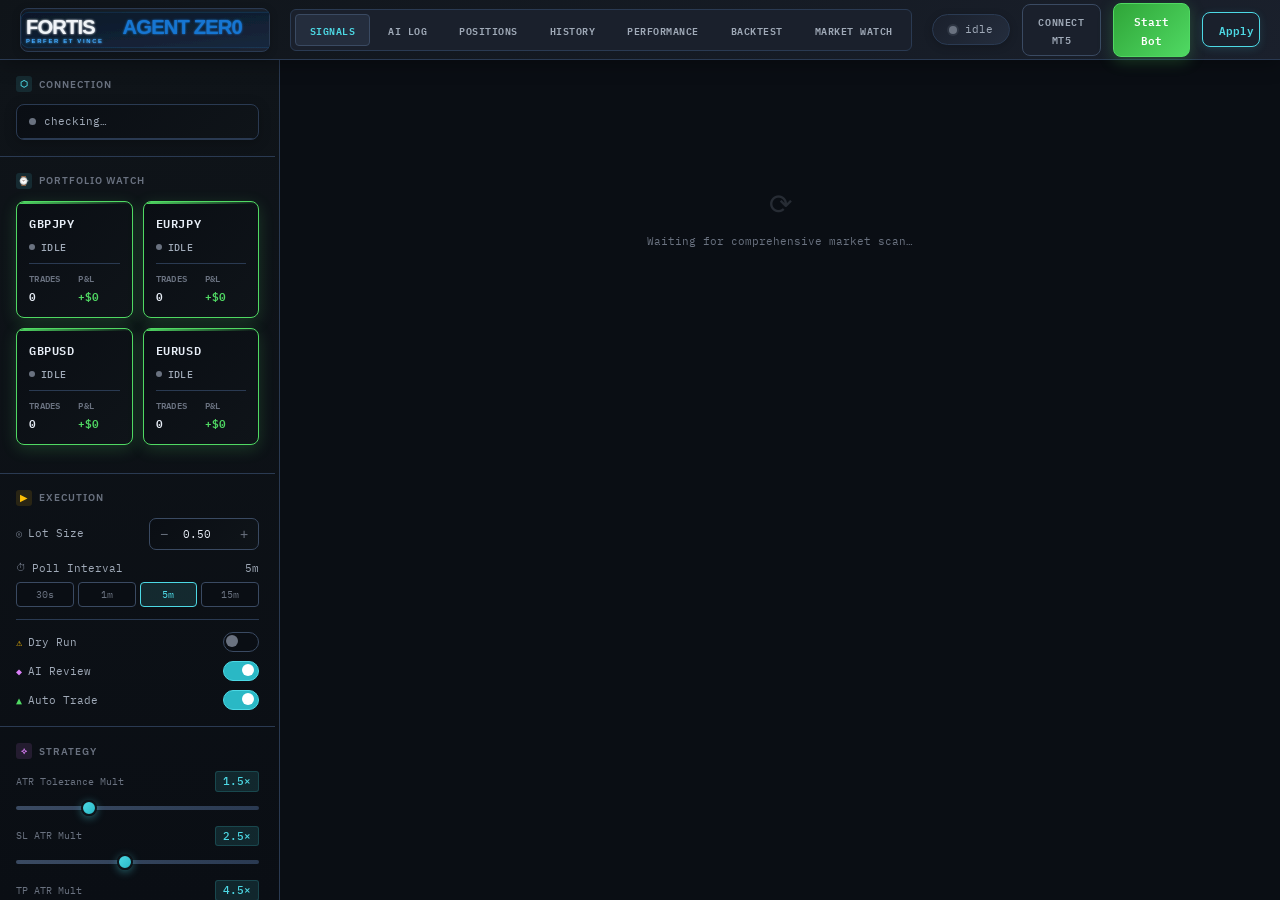
==== commit 96d274f2: "update" ====
--- a/index.html
+++ b/index.html
@@ -6,7 +6,7 @@
 <title>FORTIS AI Pro</title>
 <link rel="preconnect" href="https://fonts.googleapis.com">
 <link href="https://fonts.googleapis.com/css2?family=IBM+Plex+Mono:wght@400;500;600&family=IBM+Plex+Sans:wght@400;500;600&display=swap" rel="stylesheet">
-<link rel="stylesheet" href="/core/css/dashboard.css">
+<link rel="stylesheet" href="/core/css/dashboard.css?v=20260415c">
 </head>
 <body>
 
@@ -47,7 +47,7 @@
             font-family="'Arial Black', 'Helvetica Neue', sans-serif"
             font-size="48" font-weight="900"
             fill="#1976D2" letter-spacing="-2"
-            filter="url(#glow)">AI PRO</text>
+            filter="url(#glow)">AGENT ZER0</text>
 
       <!-- Slogan -->
       <text x="12" y="80" text-anchor="start"
@@ -456,66 +456,98 @@
 
     <!-- BACKTEST RESULTS -->
     <div class="tab-panel" id="tab-backtest">
-      <div style="padding:20px;text-align:center;color:var(--txt2)">
-        <div style="font-size:14px;margin-bottom:10px">📊 Backtest Results</div>
-        <div style="font-size:12px;margin-bottom:20px">7-day historical validation (0.50 lot)</div>
-        
+      <div style="padding:20px;color:var(--txt2)">
+
+        <div style="text-align:center">
+          <div style="font-size:14px;margin-bottom:6px">📊 Backtest Results</div>
+          <div style="font-size:12px;margin-bottom:14px" id="bt-subtitle">Historical validation against MT5 M15 data</div>
+        </div>
+
+        <!-- Controls -->
+        <div style="display:flex;gap:10px;align-items:center;justify-content:center;flex-wrap:wrap;margin-bottom:16px;font-family:var(--mono);font-size:11px">
+          <label style="display:flex;align-items:center;gap:6px">
+            <span style="color:var(--txt3)">Days</span>
+            <input type="number" id="bt-days" min="1" max="60" value="7"
+                   style="width:60px;background:var(--bg1);border:1px solid var(--line);border-radius:4px;padding:4px 6px;color:var(--txt);font-family:inherit">
+          </label>
+          <label style="display:flex;align-items:center;gap:6px">
+            <span style="color:var(--txt3)">Lot</span>
+            <input type="number" id="bt-lot" min="0.01" step="0.01" value="0.50"
+                   style="width:70px;background:var(--bg1);border:1px solid var(--line);border-radius:4px;padding:4px 6px;color:var(--txt);font-family:inherit">
+          </label>
+          <div style="display:flex;gap:8px;align-items:center">
+            <label style="display:flex;align-items:center;gap:4px"><input type="checkbox" class="bt-pair" value="GBPJPY" checked> GBPJPY</label>
+            <label style="display:flex;align-items:center;gap:4px"><input type="checkbox" class="bt-pair" value="EURJPY" checked> EURJPY</label>
+            <label style="display:flex;align-items:center;gap:4px"><input type="checkbox" class="bt-pair" value="GBPUSD" checked> GBPUSD</label>
+            <label style="display:flex;align-items:center;gap:4px"><input type="checkbox" class="bt-pair" value="EURUSD" checked> EURUSD</label>
+          </div>
+          <button class="btn start" id="bt-run" onclick="runBacktest()"
+                  style="padding:6px 14px">Run Backtest</button>
+        </div>
+
+        <!-- Status / error strip -->
+        <div id="bt-status" style="text-align:center;font-size:11px;color:var(--txt3);min-height:16px;margin-bottom:10px"></div>
+
+        <!-- Last-run summary banner (hidden until a run completes) -->
+        <div id="bt-summary-banner"
+             style="display:none;margin:0 0 14px;padding:10px 14px;border-radius:8px;
+                    background:linear-gradient(90deg,rgba(30,144,255,0.08),rgba(30,144,255,0.02));
+                    border:1px solid rgba(30,144,255,0.25);font-family:var(--mono);
+                    font-size:11px;color:var(--txt2);display:flex;gap:16px;flex-wrap:wrap;
+                    align-items:center;justify-content:center">
+          <span>🕒 Last run: <span id="bt-last-run" style="color:var(--txt)">—</span></span>
+          <span style="color:var(--txt3)">·</span>
+          <span>📅 Period: <span id="bt-period" style="color:var(--txt)">—</span></span>
+          <span style="color:var(--txt3)">·</span>
+          <span>⏱ Duration: <span id="bt-duration" style="color:var(--txt)">—</span></span>
+          <span style="color:var(--txt3)">·</span>
+          <span>🪙 Lot: <span id="bt-lot-summary" style="color:var(--txt)">—</span></span>
+        </div>
+
+        <!-- KPI grid -->
         <div class="kpi-grid">
           <div class="kpi-card">
             <div class="kpi-label">Total Trades</div>
-            <div class="kpi-value">468</div>
-            <div class="kpi-deco">backtest</div>
+            <div class="kpi-value" id="bt-total-trades">—</div>
+            <div class="kpi-deco" id="bt-total-trades-deco">backtest</div>
           </div>
           <div class="kpi-card">
             <div class="kpi-label">Win Rate</div>
-            <div class="kpi-value">63.6%</div>
-            <div class="kpi-deco">aggregate</div>
+            <div class="kpi-value" id="bt-win-rate">—</div>
+            <div class="kpi-deco" id="bt-win-rate-deco">aggregate</div>
           </div>
           <div class="kpi-card">
             <div class="kpi-label">Total P&L</div>
-            <div class="kpi-value">+$46,221</div>
-            <div class="kpi-deco">at 0.50 lot</div>
+            <div class="kpi-value" id="bt-total-pnl">—</div>
+            <div class="kpi-deco" id="bt-lot-label">at 0.50 lot</div>
           </div>
           <div class="kpi-card">
             <div class="kpi-label">Avg/Trade</div>
-            <div class="kpi-value">+$98.76</div>
+            <div class="kpi-value" id="bt-avg-pnl">—</div>
             <div class="kpi-deco">profit per trade</div>
           </div>
         </div>
 
-        <div style="margin-top:30px;padding:20px;background:var(--bg0);border:1px solid var(--line);border-radius:8px;text-align:left">
-          <div style="font-weight:600;margin-bottom:12px;font-size:12px;color:var(--txt)">📈 Per-Pair Breakdown (0.50 lot)</div>
-          <div style="display:grid;gap:8px;font-size:11px;font-family:var(--mono)">
-            <div style="display:grid;grid-template-columns:100px 80px 80px 100px;gap:10px">
-              <div style="font-weight:500;color:var(--txt3)">Pair</div>
-              <div style="font-weight:500;color:var(--txt3)">Trades</div>
-              <div style="font-weight:500;color:var(--txt3)">Win Rate</div>
-              <div style="font-weight:500;color:var(--txt3)">Profit</div>
-            </div>
-            <div style="background:var(--bg1);padding:8px;border-radius:4px;display:grid;grid-template-columns:100px 80px 80px 100px;gap:10px">
-              <div>GBPJPY</div>
-              <div>149</div>
-              <div style="color:var(--green)">79.9%</div>
-              <div style="color:var(--green)">+$25,721</div>
-            </div>
-            <div style="background:var(--bg1);padding:8px;border-radius:4px;display:grid;grid-template-columns:100px 80px 80px 100px;gap:10px">
-              <div>EURJPY</div>
-              <div>118</div>
-              <div style="color:var(--green)">56.8%</div>
-              <div style="color:var(--green)">+$6,339</div>
-            </div>
-            <div style="background:var(--bg1);padding:8px;border-radius:4px;display:grid;grid-template-columns:100px 80px 80px 100px;gap:10px">
-              <div>GBPUSD</div>
-              <div>88</div>
-              <div style="color:var(--green)">61.4%</div>
-              <div style="color:var(--green)">+$8,345</div>
-            </div>
-            <div style="background:var(--bg1);padding:8px;border-radius:4px;display:grid;grid-template-columns:100px 80px 80px 100px;gap:10px">
-              <div>EURUSD</div>
-              <div>113</div>
-              <div style="color:var(--green)">51.3%</div>
-              <div style="color:var(--green)">+$5,416</div>
-            </div>
+        <!-- P&L contribution chart -->
+        <div style="margin-top:24px;padding:16px 20px;background:var(--bg0);border:1px solid var(--line);border-radius:8px">
+          <div style="font-weight:600;margin-bottom:10px;font-size:12px;color:var(--txt);display:flex;align-items:center;gap:8px">
+            <span>💰</span> P&L Contribution by Pair
+            <span style="color:var(--txt3);font-weight:400;font-size:10px">(horizontal bars scale to the biggest absolute P&L)</span>
+          </div>
+          <div id="bt-pnl-chart" style="display:flex;flex-direction:column;gap:6px;font-family:var(--mono);font-size:11px">
+            <div style="color:var(--txt3);padding:6px 0">Run a backtest to see contribution.</div>
+          </div>
+        </div>
+
+        <!-- Per-pair detail cards -->
+        <div style="margin-top:20px;padding:16px 20px;background:var(--bg0);border:1px solid var(--line);border-radius:8px">
+          <div style="font-weight:600;margin-bottom:12px;font-size:12px;color:var(--txt);display:flex;align-items:center;gap:8px">
+            <span>📈</span> Per-Pair Breakdown
+            <span id="bt-lot-label-2" style="color:var(--txt3);font-weight:400">(0.50 lot)</span>
+          </div>
+          <div id="bt-pairs-body"
+               style="display:grid;grid-template-columns:repeat(auto-fit,minmax(260px,1fr));gap:12px;font-family:var(--mono);font-size:11px">
+            <div style="color:var(--txt3);padding:8px">Run a backtest to see per-pair results.</div>
           </div>
         </div>
       </div>
@@ -573,6 +605,6 @@
 
   </div>
 </div>
-<script src="/core/js/dashboard.js"></script>
+<script src="/core/js/dashboard.js?v=20260415c"></script>
 </body>
 </html>
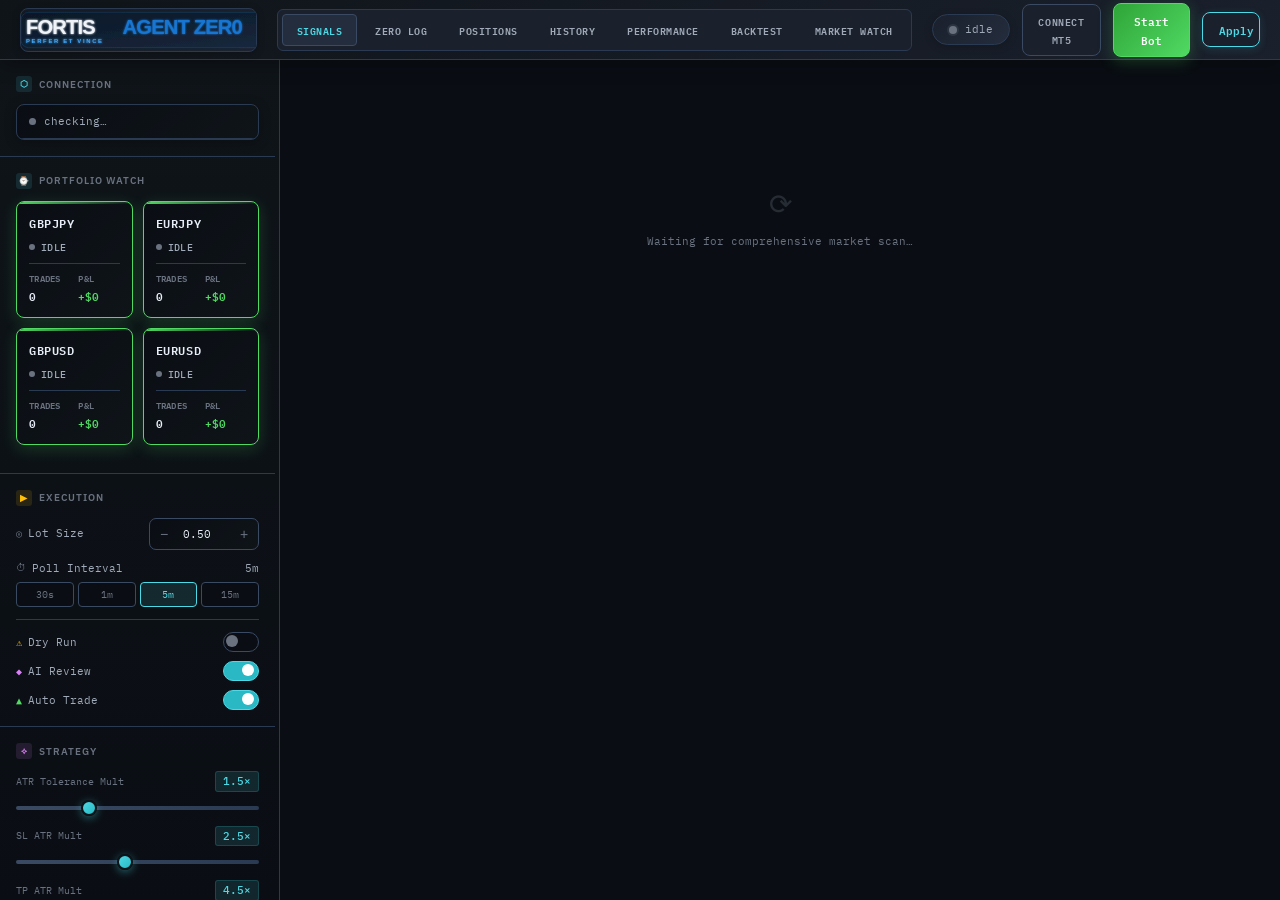
==== commit 5003520c: "chore: commit current workspace state" ====
--- a/index.html
+++ b/index.html
@@ -61,7 +61,7 @@
 
   <div class="hdr-center">
     <button class="tab-btn active" data-tab="signals" onclick="showTab('signals', this)">Signals</button>
-    <button class="tab-btn" data-tab="thoughts" onclick="showTab('thoughts', this)">AI Log</button>
+    <button class="tab-btn" data-tab="thoughts" onclick="showTab('thoughts', this)">Zero Log</button>
     <button class="tab-btn" data-tab="positions" onclick="showTab('positions', this)">Positions</button>
     <button class="tab-btn" data-tab="history" onclick="showTab('history', this)">History</button>
     <button class="tab-btn" data-tab="performance" onclick="showTab('performance', this)">Performance</button>
@@ -369,7 +369,7 @@
       </div>
     </div>
 
-    <!-- AI LOG -->
+    <!-- ZERO LOG (formerly AI Log) -->
     <div class="tab-panel" id="tab-thoughts">
       <div class="thoughts-bar">
         <span class="thoughts-count" id="thought-count">0 entries</span>
@@ -526,6 +526,11 @@
             <div class="kpi-value" id="bt-avg-pnl">—</div>
             <div class="kpi-deco">profit per trade</div>
           </div>
+          <div class="kpi-card">
+            <div class="kpi-label">Max Drawdown</div>
+            <div class="kpi-value" id="bt-max-dd">—</div>
+            <div class="kpi-deco" id="bt-max-dd-deco">peak to trough</div>
+          </div>
         </div>
 
         <!-- P&L contribution chart -->
--- a/core/css/dashboard.css
+++ b/core/css/dashboard.css
@@ -720,6 +720,7 @@
   }
 }
 
+.thought[data-src="strategy"]{border-left-color:var(--cyan)}
 .thought[data-src="ai_pro_signal"]{border-left-color:var(--cyan)}
 .thought[data-src="ai_entry"]{border-left-color:var(--purple)}
 .thought[data-src="ai_risk"]{border-left-color:var(--amber)}
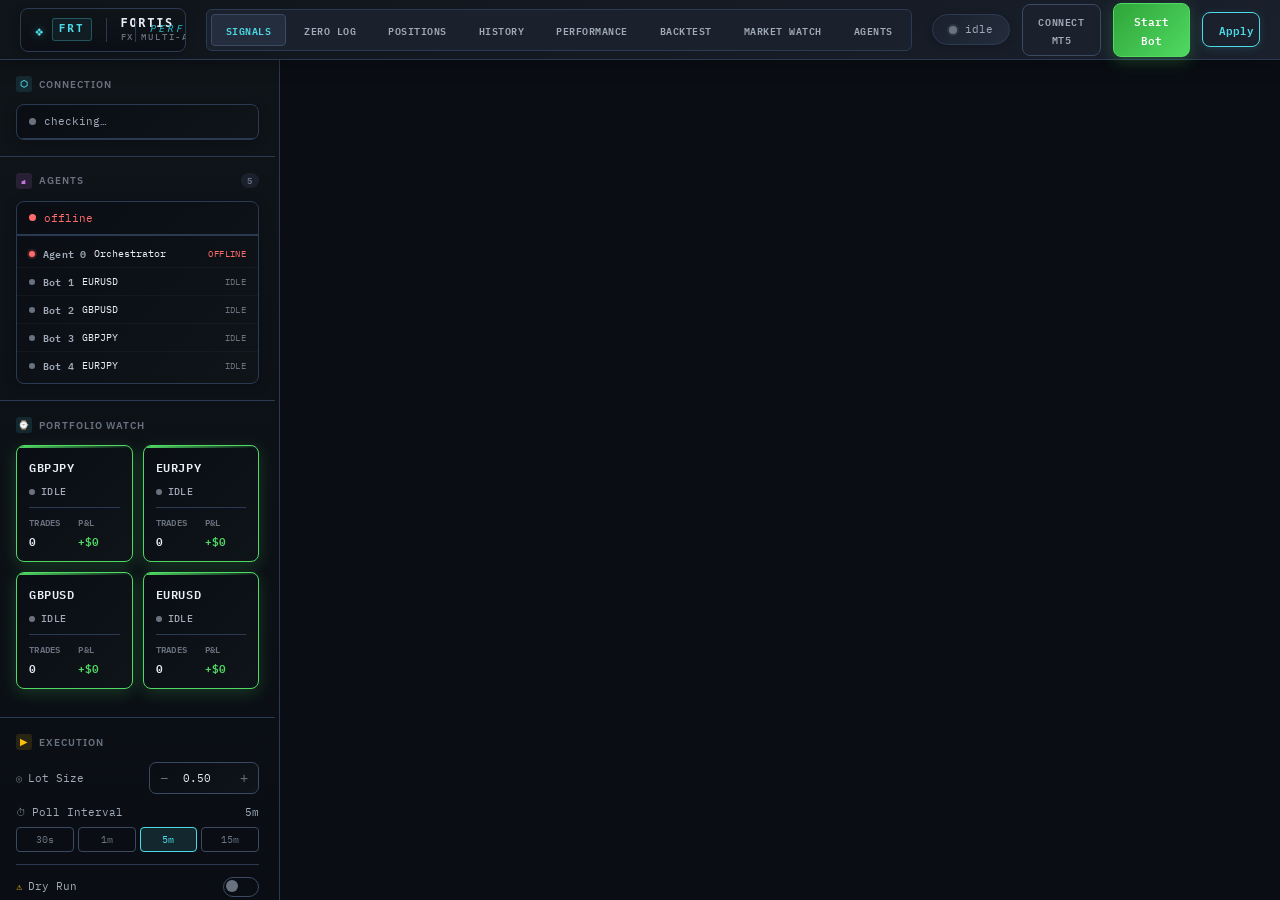
==== commit 99e2a7bd: "chore: commit latest workspace updates Co-Authored-By: Claude Sonnet 4.6 <noreply@anthropic.com>" ====
--- a/index.html
+++ b/index.html
@@ -6,57 +6,40 @@
 <title>FORTIS AI Pro</title>
 <link rel="preconnect" href="https://fonts.googleapis.com">
 <link href="https://fonts.googleapis.com/css2?family=IBM+Plex+Mono:wght@400;500;600&family=IBM+Plex+Sans:wght@400;500;600&display=swap" rel="stylesheet">
-<link rel="stylesheet" href="/core/css/dashboard.css?v=20260415c">
+<link rel="stylesheet" href="/core/css/dashboard.css?v=20260504i">
 </head>
 <body>
 
 <header>
-  <div class="logo">
-    <svg width="100%" height="100%" viewBox="0 0 800 100" role="img" preserveAspectRatio="xMinYMid slice" style="position:absolute;top:0;left:0;width:100%;height:100%">
-      <title>Fortis AI Pro wordmark</title>
-      <desc>Fortis AI Pro wordmark with slogan Perfer et vince</desc>
-
-      <!-- Background Shading -->
-      <defs>
-        <linearGradient id="logoBg" x1="0%" y1="0%" x2="100%" y2="100%">
-          <stop offset="0%" style="stop-color:#0a1828;stop-opacity:0.92" />
-          <stop offset="100%" style="stop-color:#1a2a42;stop-opacity:0.88" />
-        </linearGradient>
-        <filter id="glow">
-          <feGaussianBlur stdDeviation="2.5" result="coloredBlur"/>
-          <feMerge>
-            <feMergeNode in="coloredBlur"/>
-            <feMergeNode in="SourceGraphic"/>
-          </feMerge>
-        </filter>
-      </defs>
-      
-      <!-- Shaded Background Box - Fully Rounded -->
-      <rect x="0" y="8" width="750" height="84" rx="18" ry="18" fill="url(#logoBg)" opacity="0.92" filter="url(#glow)"/>
-      <rect x="0" y="8" width="750" height="84" rx="18" ry="18" fill="none" stroke="#2196F3" stroke-width="1.5" opacity="0.25"/>
-
-      <!-- FORTIS -->
-      <text x="12" y="60" text-anchor="start"
-            font-family="'Arial Black', 'Helvetica Neue', sans-serif"
-            font-size="48" font-weight="900"
-            fill="#F0F4F8" letter-spacing="-2"
-            filter="url(#glow)">FORTIS</text>
-
-      <!-- AI PRO (1 space gap after FORTIS) -->
-      <text x="242" y="60" text-anchor="start"
-            font-family="'Arial Black', 'Helvetica Neue', sans-serif"
-            font-size="48" font-weight="900"
-            fill="#1976D2" letter-spacing="-2"
-            filter="url(#glow)">AGENT ZER0</text>
-
-      <!-- Slogan -->
-      <text x="12" y="80" text-anchor="start"
-            font-family="'Helvetica Neue', Arial, sans-serif"
-            font-size="14" font-weight="600"
-            fill="#42A5F5" letter-spacing="4"
-            filter="url(#glow)">PERFER ET VINCE</text>
-
-    </svg>
+  <!-- Command-centre identity block. Replaces the prior oversized glowy
+       wordmark with a sober, monospaced bug bar: ticker symbol + system
+       name + Latin motto + build metadata, separated by hairline rules.
+       Reads as "trading desk" rather than "game launcher". -->
+  <div class="logo cmd-id">
+    <div class="cmd-id-mark">
+      <span class="cmd-id-glyph">❖</span>
+      <span class="cmd-id-tick">FRT</span>
+    </div>
+    <div class="cmd-id-rule"></div>
+    <div class="cmd-id-name">
+      <span class="cmd-id-line1">FORTIS · AGENT ZERO</span>
+      <span class="cmd-id-line2">FX MULTI-AGENT TRADING SYSTEM</span>
+    </div>
+    <div class="cmd-id-rule"></div>
+    <!-- Latin motto, set in italic small-caps mono so it reads as house
+         identity rather than UI chrome. "endure and conquer" -->
+    <div class="cmd-id-motto" title="Perfer et vince — endure and conquer">
+      PERFER ET VINCE
+    </div>
+    <div class="cmd-id-rule"></div>
+    <div class="cmd-id-meta">
+      <span class="cmd-id-meta-k">VER</span>
+      <span class="cmd-id-meta-v">2.6</span>
+      <span class="cmd-id-meta-k">TF</span>
+      <span class="cmd-id-meta-v">M15</span>
+      <span class="cmd-id-meta-k">PAIRS</span>
+      <span class="cmd-id-meta-v">4</span>
+    </div>
   </div>
 
   <div class="hdr-center">
@@ -67,6 +50,7 @@
     <button class="tab-btn" data-tab="performance" onclick="showTab('performance', this)">Performance</button>
     <button class="tab-btn" data-tab="backtest" onclick="showTab('backtest', this)">Backtest</button>
     <button class="tab-btn" data-tab="snapshot" onclick="showTab('snapshot', this)">Market Watch</button>
+    <button class="tab-btn" data-tab="agents" onclick="showTab('agents', this); initAgentsTab()">Agents</button>
   </div>
 
   <div class="hdr-right">
@@ -126,6 +110,72 @@
             <div class="mt5-row"><span class="mt5-key">Trading</span><span class="mt5-val" id="m-trade">—</span></div>
             <div class="mt5-row"><span class="mt5-key">Equity</span><span class="mt5-val" id="m-equity" style="color:var(--green)">—</span></div>
             <div class="mt5-row"><span class="mt5-key">Balance</span><span class="mt5-val" id="m-balance">—</span></div>
+          </div>
+        </div>
+      </div>
+
+      <!-- Agents — 1 LLM orchestrator + 4 deterministic pair bots -->
+      <!-- Top of the card mirrors the previous Agent Zero card (backend
+           reachability + model + learning loop). Below that, a roster of
+           5 agents shows live status per agent: an LLM-backed orchestrator
+           (Agent 0, sees all 4 bot verdicts and applies portfolio veto /
+           override) and four DETERMINISTIC pair bots (Agents 1–4, no
+           Ollama call — each encodes its pair's tactical rules in Python).
+           The roster updates on every Ollama health poll AND every bot
+           status poll, so connection drops and position changes show
+           within ~2s. -->
+      <div class="sb-block">
+        <div class="sb-heading">
+          <div class="sb-heading-icon purple">⧡</div>
+          Agents
+          <span class="sb-heading-count" id="agents-count">5</span>
+        </div>
+        <div id="ollama-meta" class="mt5-card">
+          <div class="mt5-status-bar">
+            <div class="mt5-dot" id="ollama-dot"></div>
+            <span id="ollama-status-txt" style="color:var(--txt2)">checking…</span>
+          </div>
+          <div class="mt5-info" id="ollama-detail" style="display:none">
+            <div class="mt5-row"><span class="mt5-key">URL</span><span class="mt5-val" id="ol-url">—</span></div>
+            <div class="mt5-row"><span class="mt5-key">Model</span><span class="mt5-val" id="ol-model">—</span></div>
+            <div class="mt5-row"><span class="mt5-key">Loaded</span><span class="mt5-val" id="ol-loaded">—</span></div>
+            <div class="mt5-row" id="ol-learning-row" style="display:none">
+              <span class="mt5-key">Learning</span><span class="mt5-val" id="ol-learning" style="color:var(--green)">—</span>
+            </div>
+          </div>
+          <!-- Agent roster — populated by renderAgentRoster() in dashboard.js. -->
+          <div class="agent-roster" id="agent-roster">
+            <!-- Pre-render the rows so the layout is stable on first paint. -->
+            <div class="agent-row" data-agent-id="orchestrator">
+              <div class="agent-dot"></div>
+              <div class="agent-name">Agent 0</div>
+              <div class="agent-role">Orchestrator</div>
+              <div class="agent-meta">LLM</div>
+            </div>
+            <div class="agent-row" data-agent-id="agent-eurusd" data-symbol="EURUSD">
+              <div class="agent-dot"></div>
+              <div class="agent-name">Bot 1</div>
+              <div class="agent-role">EURUSD</div>
+              <div class="agent-meta">—</div>
+            </div>
+            <div class="agent-row" data-agent-id="agent-gbpusd" data-symbol="GBPUSD">
+              <div class="agent-dot"></div>
+              <div class="agent-name">Bot 2</div>
+              <div class="agent-role">GBPUSD</div>
+              <div class="agent-meta">—</div>
+            </div>
+            <div class="agent-row" data-agent-id="agent-gbpjpy" data-symbol="GBPJPY">
+              <div class="agent-dot"></div>
+              <div class="agent-name">Bot 3</div>
+              <div class="agent-role">GBPJPY</div>
+              <div class="agent-meta">—</div>
+            </div>
+            <div class="agent-row" data-agent-id="agent-eurjpy" data-symbol="EURJPY">
+              <div class="agent-dot"></div>
+              <div class="agent-name">Bot 4</div>
+              <div class="agent-role">EURJPY</div>
+              <div class="agent-meta">—</div>
+            </div>
           </div>
         </div>
       </div>
@@ -274,84 +324,32 @@
         </div>
       </div>
 
-      <!-- Strategy -->
+      <!-- Strategy — self-tuning per pair, hardcoded baselines updated
+           after every backtest. The dashboard renders read-only tiles
+           here; the actual values live in agent_learning_loop.py and
+           are pulled by /api/agent/tuning every 8s. -->
       <div class="sb-block">
         <div class="sb-heading">
           <div class="sb-heading-icon purple">⟡</div>
-          Strategy
-        </div>
-
-        <div class="slider-field">
-          <div class="slider-header">
-            <span class="slider-lbl">ATR Tolerance Mult</span>
-            <span class="slider-val" id="v-atr-mult">1.5×</span>
-          </div>
-          <input type="range" id="cfg-atr-mult" min="0.5" max="4" step="0.1" value="1.5"
-            oninput="document.getElementById('v-atr-mult').textContent=parseFloat(this.value).toFixed(1)+'×';updateRR()">
-        </div>
-
-        <div class="slider-field">
-          <div class="slider-header">
-            <span class="slider-lbl">SL ATR Mult</span>
-            <span class="slider-val" id="v-sl-mult">2.5×</span>
-          </div>
-          <input type="range" id="cfg-sl-mult" min="0.5" max="5" step="0.1" value="2.5"
-            oninput="document.getElementById('v-sl-mult').textContent=parseFloat(this.value).toFixed(1)+'×';updateRR()">
-        </div>
-
-        <div class="slider-field">
-          <div class="slider-header">
-            <span class="slider-lbl">TP ATR Mult</span>
-            <span class="slider-val" id="v-tp-mult">4.5×</span>
-          </div>
-          <input type="range" id="cfg-tp-mult" min="1" max="8" step="0.1" value="4.5"
-            oninput="document.getElementById('v-tp-mult').textContent=parseFloat(this.value).toFixed(1)+'×';updateRR()">
-        </div>
-
-        <!-- R:R Preview -->
-        <div style="background:var(--bg0);border:1px solid var(--line);border-radius:5px;padding:9px 11px;margin-bottom:11px">
-          <div style="display:flex;justify-content:space-between;align-items:center;margin-bottom:6px">
-            <span style="font-size:9px;color:var(--txt3);text-transform:uppercase;letter-spacing:0.08em">Risk / Reward Ratio</span>
-            <span style="font-size:11px;font-weight:600;color:var(--txt)" id="rr-label">1 : 1.8</span>
-          </div>
-          <div class="rr-preview">
-            <div class="rr-sl" id="rr-sl-bar" style="width:33%"></div>
-            <div class="rr-entry"></div>
-            <div class="rr-tp" id="rr-tp-bar"></div>
-          </div>
-          <div class="rr-label">
-            <span style="color:var(--red)">▼ SL</span>
-            <span>entry</span>
-            <span style="color:var(--green)">TP ▲</span>
-          </div>
-        </div>
-      </div>
-
-      <!-- Risk Management -->
-      <div class="sb-block">
-        <div class="sb-heading">
-          <div class="sb-heading-icon red">⚔</div>
-          Risk Management
-        </div>
-
-        <div class="slider-field">
-          <div class="slider-header">
-            <span class="slider-lbl">Partial Close R:R</span>
-            <span class="slider-val" id="v-pc-rr">1.0R</span>
-          </div>
-          <input type="range" id="cfg-pc-rr" min="0.5" max="3" step="0.1" value="1.0"
-            oninput="document.getElementById('v-pc-rr').textContent=parseFloat(this.value).toFixed(1)+'R'">
-        </div>
-
-        <div class="slider-field" style="margin-bottom:0">
-          <div class="slider-header">
-            <span class="slider-lbl">BE Buffer (pips)</span>
-            <span class="slider-val" id="v-be-buf">1.0p</span>
-          </div>
-          <input type="range" id="cfg-be-buf" min="0" max="5" step="0.5" value="1.0"
-            oninput="document.getElementById('v-be-buf').textContent=parseFloat(this.value).toFixed(1)+'p'">
-        </div>
-      </div>
+          Per-Pair Strategy
+          <span class="sb-heading-count" id="tuning-source-badge">defaults</span>
+        </div>
+        <div id="tuning-tiles" style="display:flex;flex-direction:column;gap:8px">
+          <div style="font-size:10px;color:var(--txt3);padding:6px 4px">Loading per-pair strategy…</div>
+        </div>
+        <div id="tuning-meta" style="font-size:9px;color:var(--txt3);text-align:center;margin-top:6px;font-family:var(--mono)">
+          Auto-tunes after each backtest
+        </div>
+      </div>
+
+      <!-- Hidden inputs preserved so existing form submission code keeps
+           working. Defaults match agent_learning_loop.DEFAULT_PARAMS so
+           the bot trades on sensible values until the first backtest. -->
+      <input type="hidden" id="cfg-atr-mult" value="1.5">
+      <input type="hidden" id="cfg-sl-mult"  value="2.5">
+      <input type="hidden" id="cfg-tp-mult"  value="4.5">
+      <input type="hidden" id="cfg-pc-rr"   value="1.0">
+      <input type="hidden" id="cfg-be-buf"  value="1.0">
 
     </div>
   </div>
@@ -359,23 +357,31 @@
   <!-- ── MAIN ── -->
   <div class="main">
 
-    <!-- SIGNALS -->
+    <!-- SIGNALS — Agent Decision Board -->
     <div class="tab-panel active" id="tab-signals">
-      <div id="signal-cards">
-        <div class="empty-state">
-          <div class="icon">⟳</div>
-          <div class="msg">Waiting for comprehensive market scan…</div>
-        </div>
-      </div>
-    </div>
-
-    <!-- ZERO LOG (formerly AI Log) -->
+      <!-- Portfolio risk strip -->
+      <div id="sig-risk-strip" style="display:flex;gap:10px;padding:10px 16px 0;flex-wrap:wrap"></div>
+      <!-- 4-pair decision cards -->
+      <div id="signal-cards"></div>
+    </div>
+
+    <!-- ZERO LOG — Orchestrator thoughts per pair -->
     <div class="tab-panel" id="tab-thoughts">
-      <div class="thoughts-bar">
-        <span class="thoughts-count" id="thought-count">0 entries</span>
-        <button class="btn" onclick="clearThoughts()">Clear log</button>
-      </div>
-      <div id="thoughts"></div>
+      <!-- Portfolio-level header (preflight, portfolio gate) -->
+      <div id="zl-portfolio-bar" style="padding:10px 16px 0;display:flex;gap:8px;align-items:center;flex-wrap:wrap">
+        <span style="font-size:9px;font-weight:700;letter-spacing:.1em;text-transform:uppercase;color:var(--txt3)">AGENT 0 · ORCHESTRATOR THOUGHTS</span>
+        <span id="thought-count" style="font-size:9px;color:var(--txt3);margin-left:4px">0 entries</span>
+        <button class="btn" onclick="clearThoughts()" style="margin-left:auto;font-size:9px;padding:4px 10px">Clear</button>
+      </div>
+      <!-- 4 pair tiles -->
+      <div id="zl-tiles" style="display:grid;grid-template-columns:1fr 1fr;gap:12px;padding:12px"></div>
+      <!-- Portfolio-level thought feed (symbol=* events) -->
+      <div id="zl-portfolio-feed" style="margin:0 12px 12px;background:var(--bg1);border:1px solid var(--line);border-radius:8px;overflow:hidden">
+        <div style="padding:8px 12px;background:var(--bg2);border-bottom:1px solid var(--line);font-size:9px;font-weight:700;letter-spacing:.1em;text-transform:uppercase;color:var(--txt3)">
+          PORTFOLIO GATE
+        </div>
+        <div id="zl-portfolio-entries" style="max-height:100px;overflow-y:auto"></div>
+      </div>
     </div>
 
     <!-- POSITIONS -->
@@ -396,55 +402,100 @@
     <!-- PERFORMANCE -->
     <div class="tab-panel" id="tab-performance">
       <div class="kpi-grid">
-        <div class="kpi-card">
+        <!--
+          Every card on this row now follows the same pattern:
+            • headline value (.kpi-value) — coloured by quality
+              threshold (positive / warn / negative classes set on the
+              parent .kpi-card by renderKPIs in dashboard.js).
+            • supporting sub-line (.kpi-sub) — concrete numbers backing
+              the headline (e.g. "2W · 1L", "+$130 / −$53"). Populated
+              from the kpis payload's *_count / *_abs fields.
+            • static descriptor (.kpi-deco) — what the value means.
+          Cards whose value is intrinsically a loss measure (Max DD,
+          Current DD) get the loss-measure class so the headline stays
+          red regardless of magnitude.
+        -->
+        <div class="kpi-card" id="kpi-winrate-card">
           <div class="kpi-label">Win Rate</div>
           <div class="kpi-value" id="kpi-winrate">0.0%</div>
-          <div class="kpi-deco">trades</div>
-        </div>
-        <div class="kpi-card">
+          <div class="kpi-sub"   id="kpi-winrate-sub">— W · — L</div>
+          <div class="kpi-deco">closed trades</div>
+        </div>
+        <div class="kpi-card" id="kpi-profitfactor-card">
           <div class="kpi-label">Profit Factor</div>
           <div class="kpi-value" id="kpi-profitfactor">0.00</div>
-          <div class="kpi-deco">gross/loss</div>
-        </div>
-        <div class="kpi-card">
+          <div class="kpi-sub"   id="kpi-profitfactor-sub">— gross · — loss</div>
+          <div class="kpi-deco">gross win / gross loss</div>
+        </div>
+        <div class="kpi-card" id="kpi-trades-card">
           <div class="kpi-label">Total Trades</div>
           <div class="kpi-value" id="kpi-trades">0</div>
-          <div class="kpi-deco">executed</div>
-        </div>
-        <div class="kpi-card">
+          <div class="kpi-sub"   id="kpi-trades-sub">— closed · — open</div>
+          <div class="kpi-deco">last 90 days</div>
+        </div>
+        <div class="kpi-card" id="kpi-return-card">
           <div class="kpi-label">Equity Return</div>
           <div class="kpi-value" id="kpi-return">0.00%</div>
-          <div class="kpi-deco">ytd</div>
-        </div>
-        <div class="kpi-card">
+          <div class="kpi-sub"   id="kpi-return-sub">$0.00 net</div>
+          <div class="kpi-deco">realised since start</div>
+        </div>
+        <div class="kpi-card loss-measure" id="kpi-drawdown-card">
           <div class="kpi-label">Max Drawdown</div>
           <div class="kpi-value" id="kpi-drawdown">0.00%</div>
-          <div class="kpi-deco">peak-trough</div>
-        </div>
-        <div class="kpi-card">
+          <div class="kpi-sub"   id="kpi-drawdown-sub">−$0.00 peak-trough</div>
+          <div class="kpi-deco">worst observed</div>
+        </div>
+        <div class="kpi-card" id="kpi-sharpe-card">
           <div class="kpi-label">Sharpe Ratio</div>
           <div class="kpi-value" id="kpi-sharpe">0.00</div>
-          <div class="kpi-deco">risk-adjusted</div>
-        </div>
-        <div class="kpi-card">
+          <div class="kpi-sub"   id="kpi-sharpe-sub">no rating</div>
+          <div class="kpi-deco">risk-adjusted, annualised</div>
+        </div>
+        <div class="kpi-card" id="kpi-avgratio-card">
           <div class="kpi-label">Avg Win/Loss</div>
           <div class="kpi-value" id="kpi-avgratio">0.00</div>
-          <div class="kpi-deco">r-multiple</div>
-        </div>
-        <div class="kpi-card">
+          <div class="kpi-sub"   id="kpi-avgratio-sub">$0 win / $0 loss</div>
+          <div class="kpi-deco">avg payoff ratio</div>
+        </div>
+        <div class="kpi-card loss-measure" id="kpi-currentdd-card">
           <div class="kpi-label">Current Drawdown</div>
           <div class="kpi-value" id="kpi-currentdd">0.00%</div>
-          <div class="kpi-deco">unrealized</div>
-        </div>
-        <div class="kpi-card">
+          <div class="kpi-sub"   id="kpi-currentdd-sub">−$0.00 from peak</div>
+          <div class="kpi-deco">live floating</div>
+        </div>
+        <div class="kpi-card" id="kpi-recovery-card">
           <div class="kpi-label">Recovery Factor</div>
           <div class="kpi-value" id="kpi-recovery">0.00</div>
-          <div class="kpi-deco">profit/drawdown</div>
-        </div>
-        <div class="kpi-card">
+          <div class="kpi-sub"   id="kpi-recovery-sub">$0 net / $0 max DD</div>
+          <div class="kpi-deco">net P&L per $ of DD</div>
+        </div>
+        <div class="kpi-card" id="kpi-sortino-card">
           <div class="kpi-label">Sortino Ratio</div>
           <div class="kpi-value" id="kpi-sortino">0.00</div>
-          <div class="kpi-deco">downside risk</div>
+          <div class="kpi-sub"   id="kpi-sortino-sub">no rating</div>
+          <div class="kpi-deco">downside-only risk</div>
+        </div>
+        <!--
+          May 2026 — BUY vs SELL breakdown.
+          Two compact rows (BUY / SELL) showing wins, losses, win-rate
+          and net P&L for closed trades over the same 90-day window the
+          rest of this page reports on. The per-row text is populated
+          by `_renderDirectionBreakdown()` reading from
+          `/bot/performance` → `kpis.direction_breakdown`.
+        -->
+        <div class="kpi-card" id="kpi-direction-card">
+          <div class="kpi-label">BUY vs SELL</div>
+          <div id="kpi-direction-body" style="display:flex;flex-direction:column;gap:4px;margin-top:6px;font-size:12px;line-height:1.45">
+            <div style="display:flex;justify-content:space-between;align-items:baseline;gap:8px">
+              <span style="color:var(--green,#2ecc71);font-weight:700;letter-spacing:.04em;font-size:11px">BUY</span>
+              <span id="kpi-direction-buy" style="color:var(--txt3)">no data</span>
+            </div>
+            <div style="display:flex;justify-content:space-between;align-items:baseline;gap:8px">
+              <span style="color:var(--red,#ff6b6b);font-weight:700;letter-spacing:.04em;font-size:11px">SELL</span>
+              <span id="kpi-direction-sell" style="color:var(--txt3)">no data</span>
+            </div>
+          </div>
+          <div class="kpi-deco">closed trades · 90d</div>
         </div>
       </div>
 
@@ -608,8 +659,13 @@
       </div>
     </div>
 
+    <!-- AGENTS TAB -->
+    <div class="tab-panel" id="tab-agents"></div>
+
   </div>
 </div>
-<script src="/core/js/dashboard.js?v=20260415c"></script>
+<script src="/core/js/dashboard.js?v=20260504h"></script>
+<script src="/core/js/memory-panel.js?v=20260509a"></script>
+<script src="/core/js/agents.js?v=20260504h"></script>
 </body>
 </html>
--- a/core/css/dashboard.css
+++ b/core/css/dashboard.css
@@ -88,6 +88,127 @@
   vertical-align:middle;
 }
 
+/* ── Command-centre identity bar (replaces oversized glowy SVG) ────────
+   Reads as a Bloomberg/Reuters terminal bug: ticker glyph → system name
+   → build metadata, separated by hairline rules. No glow, no gradients
+   on the type, no neon. The whole bar fits inside the existing 44px
+   header pill so vertical rhythm is preserved. */
+.logo.cmd-id{
+  flex:0 1 auto;        /* don't stretch — take only the space we need  */
+  max-width:680px;
+  gap:14px;
+  padding:0 14px;
+  background:linear-gradient(180deg,
+      rgba(15,20,25,0.75) 0%,
+      rgba(10,14,20,0.85) 100%);
+  border:1px solid var(--line);
+  font-family:var(--mono);
+  letter-spacing:.02em;
+  white-space:nowrap;
+  overflow:hidden;
+}
+.cmd-id-mark{
+  display:flex;align-items:center;gap:8px;
+  flex-shrink:0;
+}
+.cmd-id-glyph{
+  color:var(--cyan);
+  font-size:14px;
+  line-height:1;
+  /* a single understated glow so the mark reads as the "on" indicator
+     without screaming for attention */
+  text-shadow:0 0 8px rgba(77,217,229,0.45);
+}
+.cmd-id-tick{
+  font-family:var(--mono);
+  font-weight:700;
+  font-size:11px;
+  letter-spacing:.18em;
+  color:var(--cyan);
+  padding:2px 6px;
+  border:1px solid rgba(77,217,229,0.3);
+  border-radius:3px;
+  background:rgba(77,217,229,0.06);
+}
+.cmd-id-rule{
+  width:1px;
+  height:24px;
+  background:var(--line);
+  flex-shrink:0;
+}
+.cmd-id-name{
+  display:flex;
+  flex-direction:column;
+  gap:2px;
+  min-width:0;
+}
+.cmd-id-line1{
+  font-family:var(--mono);
+  font-weight:700;
+  font-size:12px;
+  letter-spacing:.14em;
+  color:var(--txt);
+  line-height:1.1;
+}
+.cmd-id-line2{
+  font-family:var(--mono);
+  font-weight:500;
+  font-size:8.5px;
+  letter-spacing:.22em;
+  color:var(--txt3);
+  line-height:1.1;
+  text-transform:uppercase;
+}
+.cmd-id-meta{
+  display:flex;
+  align-items:center;
+  gap:4px 10px;
+  flex-wrap:nowrap;
+  font-family:var(--mono);
+  font-size:9px;
+  letter-spacing:.08em;
+  flex-shrink:0;
+}
+.cmd-id-meta-k{
+  color:var(--txt3);
+  text-transform:uppercase;
+}
+.cmd-id-meta-v{
+  color:var(--txt2);
+  font-weight:600;
+  margin-right:4px;
+}
+/* Latin motto. Italic small-caps in faint cyan so it reads as the
+   system's house identity — quiet, classical, never glowing. */
+.cmd-id-motto{
+  font-family:var(--mono);
+  font-style:italic;
+  font-weight:500;
+  font-size:9.5px;
+  letter-spacing:.32em;
+  color:var(--cyan-d);
+  text-transform:uppercase;
+  flex-shrink:0;
+  /* faint right margin nudge so the trailing rule doesn't kiss the E */
+  padding-right:2px;
+  cursor:help;            /* hover shows English translation tooltip */
+}
+
+/* Hide secondary metadata on narrow screens so the bar never wraps */
+@media (max-width: 1280px){
+  .cmd-id-meta{display:none}
+  /* drop the trailing rule that used to flank the metadata */
+  .cmd-id .cmd-id-rule:last-of-type{display:none}
+}
+@media (max-width: 1100px){
+  .cmd-id-motto{display:none}
+  /* drop the rule that immediately followed the motto */
+  .cmd-id-motto + .cmd-id-rule{display:none}
+}
+@media (max-width: 980px){
+  .cmd-id-line2{display:none}
+}
+
 .logo-icon{
   width:24px;height:24px;
   background:linear-gradient(135deg, var(--cyan) 0%, var(--purple) 100%);
@@ -504,6 +625,88 @@
 .mt5-key{color:var(--txt3)}
 .mt5-val{color:var(--txt2);font-weight:500}
 
+/* Agent roster
+   ----------------------------------------------------------------
+   Sits inside .mt5-card, beneath the Ollama detail rows. Five rows:
+   one orchestrator (Agent 0, rule engine — no LLM) and four pair
+   agents (LLM-backed, one per symbol). Each row is populated by
+   renderAgentRoster() in dashboard.js based on Ollama health + bot
+   status. The dot uses three states:
+     idle   (grey)   bot stopped or pair disabled
+     ready  (green)  Ollama reachable + bot running + pair enabled
+     warn   (amber)  Ollama unreachable / model missing
+*/
+.agent-roster{
+  border-top:1px solid var(--line);
+  padding:4px 0;
+  display:flex;flex-direction:column;
+}
+.agent-row{
+  display:grid;
+  grid-template-columns:auto auto 1fr auto;
+  align-items:center;
+  gap:8px;
+  padding:6px 12px;
+  font-size:10px;
+  border-bottom:1px solid rgba(255,255,255,0.03);
+}
+.agent-row:last-child{border-bottom:none}
+.agent-dot{
+  width:6px;height:6px;border-radius:50%;
+  background:var(--txt3);            /* idle (grey) by default */
+  flex-shrink:0;
+}
+.agent-dot.ready{
+  background:var(--green);
+  box-shadow:0 0 0 2px rgba(80,217,99,0.18);
+}
+.agent-dot.warn{
+  background:var(--amber);
+  box-shadow:0 0 0 2px rgba(255,193,7,0.18);
+}
+.agent-dot.err{
+  background:var(--red);
+  box-shadow:0 0 0 2px rgba(255,107,107,0.18);
+}
+.agent-name{
+  color:var(--txt2);font-weight:600;
+  font-family:var(--mono);
+  letter-spacing:.02em;
+}
+.agent-role{
+  color:var(--txt);
+  white-space:nowrap;overflow:hidden;text-overflow:ellipsis;
+}
+.agent-meta{
+  color:var(--txt3);
+  font-family:var(--mono);
+  font-size:9px;
+  letter-spacing:.04em;
+  text-align:right;
+  min-width:48px;
+}
+.agent-meta.has-positions{
+  /* Highlight when the pair has open positions — the operator should
+     be able to see at a glance which pair agent is actively managing. */
+  color:var(--cyan);
+  background:var(--cyan-bg);
+  padding:1px 6px;
+  border-radius:3px;
+  font-weight:600;
+}
+
+/* Small inline counter chip next to a sidebar heading. */
+.sb-heading-count{
+  margin-left:auto;
+  background:var(--bg2);
+  color:var(--txt3);
+  font-size:9px;
+  font-family:var(--mono);
+  padding:1px 6px;
+  border-radius:8px;
+  font-weight:600;
+}
+
 /* RR preview bar */
 .rr-preview{
   display:flex;align-items:center;gap:0;
@@ -536,9 +739,19 @@
 .kpi-card{background:var(--bg2);border:1px solid var(--line);border-radius:10px;padding:16px;box-shadow:0 2px 8px rgba(0,0,0,0.2)}
 .kpi-label{font-size:10px;color:var(--txt2);text-transform:uppercase;letter-spacing:0.05em;margin-bottom:8px;font-weight:600}
 .kpi-value{font-size:20px;font-weight:700;color:var(--cyan);font-family:var(--mono)}
+/* Supporting sub-line ("2W · 1L", "+$130 / −$53") shown between the
+   headline value and the static deco caption. Monospaced so the
+   numbers across cards line up vertically; muted so the eye still
+   reads the headline first. */
+.kpi-sub{font-size:11px;color:var(--txt3);font-family:var(--mono);margin-top:4px;line-height:1.4;min-height:15px}
 .kpi-deco{font-size:9px;color:var(--txt3);margin-top:4px}
 .kpi-card.positive .kpi-value{color:var(--green)}
+.kpi-card.warn     .kpi-value{color:var(--amber,#f5a623)}
 .kpi-card.negative .kpi-value{color:var(--red)}
+/* Drawdown cards: a small drawdown is still drawdown — render the
+   value red regardless of magnitude so the operator's eye learns
+   "red = loss measure" consistently across the grid. */
+.kpi-card.loss-measure .kpi-value{color:var(--red)}
 
 /* ── Equity Curve ── */
 .equity-container{background:var(--bg2);border:1px solid var(--line);border-radius:10px;padding:16px;box-shadow:0 2px 8px rgba(0,0,0,0.2)}
@@ -1003,3 +1216,27 @@
     grid-template-columns: 1fr;
   }
 }
+
+/* ─ Zero Log filter buttons ────────────────────────────────── */
+.zl-filter-btn {
+  padding: 3px 10px;
+  background: var(--bg2);
+  border: 1px solid var(--line);
+  border-radius: 4px;
+  color: var(--txt3);
+  font-size: 9px;
+  font-family: var(--mono);
+  font-weight: 700;
+  letter-spacing: .07em;
+  cursor: pointer;
+  transition: background .15s, color .15s, border-color .15s;
+}
+.zl-filter-btn:hover {
+  background: var(--bg3);
+  color: var(--txt2);
+}
+.zl-filter-btn.active {
+  background: var(--cyan-bg);
+  border-color: var(--cyan);
+  color: var(--cyan);
+}
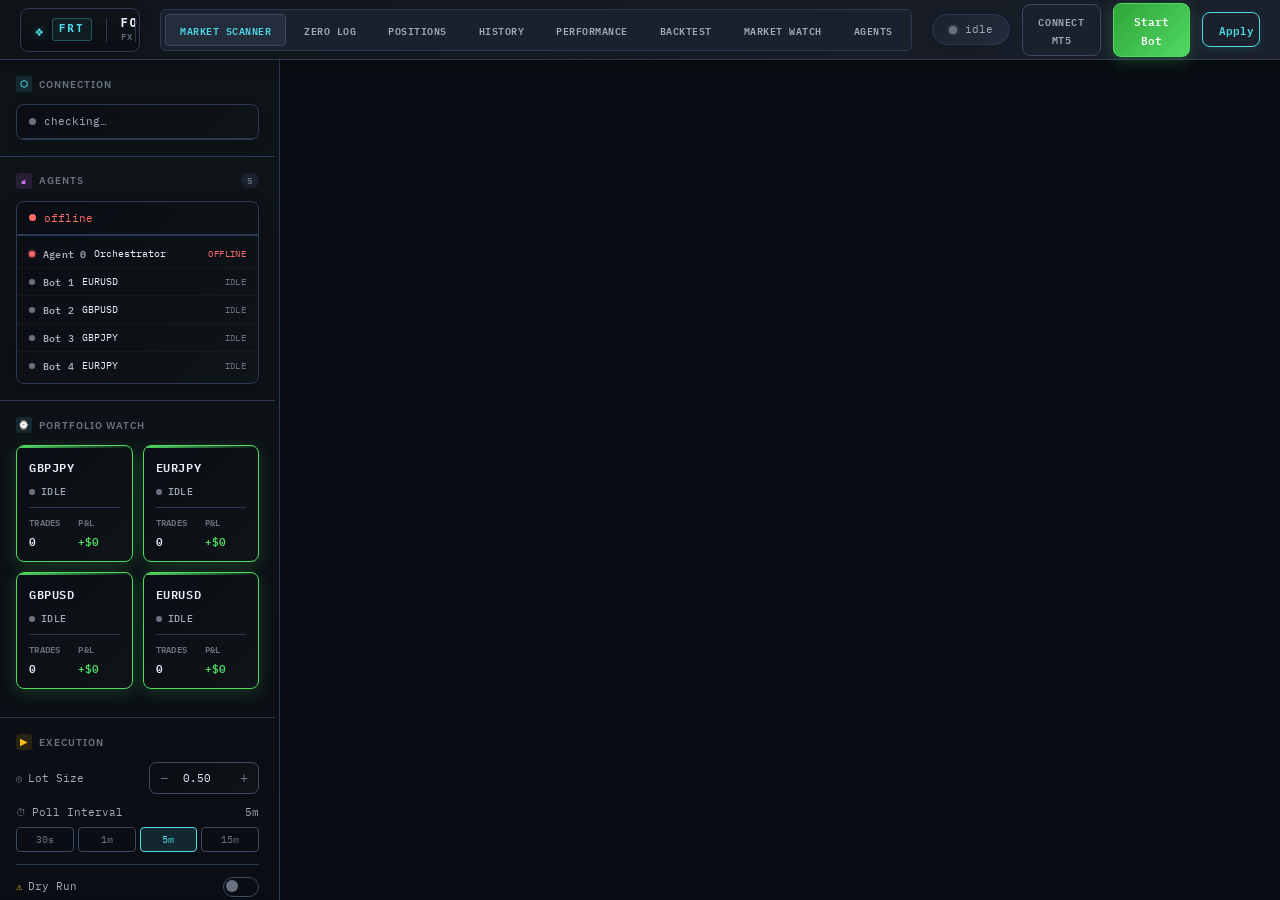
==== commit f31d53de: "feat: orchestrator intelligence layer + dashboard sanity pass Orchestrator (Agent 0): - Working memo" ====
--- a/index.html
+++ b/index.html
@@ -6,7 +6,7 @@
 <title>FORTIS AI Pro</title>
 <link rel="preconnect" href="https://fonts.googleapis.com">
 <link href="https://fonts.googleapis.com/css2?family=IBM+Plex+Mono:wght@400;500;600&family=IBM+Plex+Sans:wght@400;500;600&display=swap" rel="stylesheet">
-<link rel="stylesheet" href="/core/css/dashboard.css?v=20260504i">
+<link rel="stylesheet" href="/core/css/dashboard.css?v=20260518b">
 </head>
 <body>
 
@@ -43,7 +43,7 @@
   </div>
 
   <div class="hdr-center">
-    <button class="tab-btn active" data-tab="signals" onclick="showTab('signals', this)">Signals</button>
+    <button class="tab-btn active" data-tab="market-scanner" onclick="showTab('market-scanner', this)">Market Scanner</button>
     <button class="tab-btn" data-tab="thoughts" onclick="showTab('thoughts', this)">Zero Log</button>
     <button class="tab-btn" data-tab="positions" onclick="showTab('positions', this)">Positions</button>
     <button class="tab-btn" data-tab="history" onclick="showTab('history', this)">History</button>
@@ -358,30 +358,31 @@
   <div class="main">
 
     <!-- SIGNALS — Agent Decision Board -->
-    <div class="tab-panel active" id="tab-signals">
-      <!-- Portfolio risk strip -->
-      <div id="sig-risk-strip" style="display:flex;gap:10px;padding:10px 16px 0;flex-wrap:wrap"></div>
-      <!-- 4-pair decision cards -->
+    <div class="tab-panel active" id="tab-market-scanner">
+      <!-- Portfolio risk strip (kept for compatibility) -->
+      <div id="sig-risk-strip" style="display:none"></div>
+      <!-- 4-pair decision cards — fills remaining height -->
       <div id="signal-cards"></div>
     </div>
 
-    <!-- ZERO LOG — Orchestrator thoughts per pair -->
+    <!-- ZERO LOG — Actions taken feed, split by pair -->
     <div class="tab-panel" id="tab-thoughts">
-      <!-- Portfolio-level header (preflight, portfolio gate) -->
-      <div id="zl-portfolio-bar" style="padding:10px 16px 0;display:flex;gap:8px;align-items:center;flex-wrap:wrap">
-        <span style="font-size:9px;font-weight:700;letter-spacing:.1em;text-transform:uppercase;color:var(--txt3)">AGENT 0 · ORCHESTRATOR THOUGHTS</span>
-        <span id="thought-count" style="font-size:9px;color:var(--txt3);margin-left:4px">0 entries</span>
-        <button class="btn" onclick="clearThoughts()" style="margin-left:auto;font-size:9px;padding:4px 10px">Clear</button>
-      </div>
-      <!-- 4 pair tiles -->
-      <div id="zl-tiles" style="display:grid;grid-template-columns:1fr 1fr;gap:12px;padding:12px"></div>
-      <!-- Portfolio-level thought feed (symbol=* events) -->
-      <div id="zl-portfolio-feed" style="margin:0 12px 12px;background:var(--bg1);border:1px solid var(--line);border-radius:8px;overflow:hidden">
-        <div style="padding:8px 12px;background:var(--bg2);border-bottom:1px solid var(--line);font-size:9px;font-weight:700;letter-spacing:.1em;text-transform:uppercase;color:var(--txt3)">
-          PORTFOLIO GATE
-        </div>
-        <div id="zl-portfolio-entries" style="max-height:100px;overflow-y:auto"></div>
-      </div>
+      <!-- Top bar -->
+      <div style="display:flex;align-items:center;gap:10px;padding:8px 14px;background:var(--bg1);border-bottom:1px solid var(--line);flex-shrink:0">
+        <span style="font-size:9px;font-weight:700;letter-spacing:.1em;text-transform:uppercase;color:var(--txt3)">Zero Log</span>
+        <span id="thought-count" style="font-size:9px;color:var(--txt3)">0 entries</span>
+        <button class="btn" onclick="clearThoughts()" style="margin-left:auto;font-size:9px;padding:3px 9px">Clear</button>
+      </div>
+      <!-- Pair sub-tabs -->
+      <div style="display:flex;gap:0;background:var(--bg0);border-bottom:1px solid var(--line);flex-shrink:0">
+        <button id="zl-tab-ALL"    class="zl-pair-tab active" onclick="switchZLPair('ALL')">All</button>
+        <button id="zl-tab-EURUSD" class="zl-pair-tab"        onclick="switchZLPair('EURUSD')">EUR/USD</button>
+        <button id="zl-tab-GBPUSD" class="zl-pair-tab"        onclick="switchZLPair('GBPUSD')">GBP/USD</button>
+        <button id="zl-tab-GBPJPY" class="zl-pair-tab"        onclick="switchZLPair('GBPJPY')">GBP/JPY</button>
+        <button id="zl-tab-EURJPY" class="zl-pair-tab"        onclick="switchZLPair('EURJPY')">EUR/JPY</button>
+      </div>
+      <!-- Action card feed (single column) -->
+      <div id="thoughts" style="overflow-y:auto;flex:1;display:flex;flex-direction:column;gap:1px;background:var(--line)"></div>
     </div>
 
     <!-- POSITIONS -->
@@ -433,6 +434,12 @@
           <div class="kpi-sub"   id="kpi-trades-sub">— closed · — open</div>
           <div class="kpi-deco">last 90 days</div>
         </div>
+        <div class="kpi-card" id="kpi-avgpnl-card">
+          <div class="kpi-label">Avg P&amp;L / Trade</div>
+          <div class="kpi-value" id="kpi-avgpnl">$0.00</div>
+          <div class="kpi-sub"   id="kpi-avgpnl-sub">across 0 trades</div>
+          <div class="kpi-deco">net per closed trade</div>
+        </div>
         <div class="kpi-card" id="kpi-return-card">
           <div class="kpi-label">Equity Return</div>
           <div class="kpi-value" id="kpi-return">0.00%</div>
@@ -503,57 +510,57 @@
         <div class="equity-header">⚡ Equity Curve</div>
         <canvas id="equityCanvas"></canvas>
       </div>
+
+      <div id="perf-pair-grid"></div>
+
+      <div id="perf-edge-panel" style="background:var(--bg2);border:1px solid var(--line);border-radius:10px;padding:16px;box-shadow:0 2px 8px rgba(0,0,0,0.2)">
+        <div style="font-size:10px;font-weight:700;color:var(--txt);text-transform:uppercase;letter-spacing:.06em;margin-bottom:12px">Orchestrator Edge</div>
+        <div id="perf-edge-body"><div style="font-size:10px;color:var(--txt3)">Loading…</div></div>
+      </div>
     </div>
 
     <!-- BACKTEST RESULTS -->
     <div class="tab-panel" id="tab-backtest">
-      <div style="padding:20px;color:var(--txt2)">
-
-        <div style="text-align:center">
-          <div style="font-size:14px;margin-bottom:6px">📊 Backtest Results</div>
-          <div style="font-size:12px;margin-bottom:14px" id="bt-subtitle">Historical validation against MT5 M15 data</div>
-        </div>
-
-        <!-- Controls -->
-        <div style="display:flex;gap:10px;align-items:center;justify-content:center;flex-wrap:wrap;margin-bottom:16px;font-family:var(--mono);font-size:11px">
-          <label style="display:flex;align-items:center;gap:6px">
-            <span style="color:var(--txt3)">Days</span>
-            <input type="number" id="bt-days" min="1" max="60" value="7"
-                   style="width:60px;background:var(--bg1);border:1px solid var(--line);border-radius:4px;padding:4px 6px;color:var(--txt);font-family:inherit">
-          </label>
-          <label style="display:flex;align-items:center;gap:6px">
-            <span style="color:var(--txt3)">Lot</span>
-            <input type="number" id="bt-lot" min="0.01" step="0.01" value="0.50"
-                   style="width:70px;background:var(--bg1);border:1px solid var(--line);border-radius:4px;padding:4px 6px;color:var(--txt);font-family:inherit">
-          </label>
-          <div style="display:flex;gap:8px;align-items:center">
-            <label style="display:flex;align-items:center;gap:4px"><input type="checkbox" class="bt-pair" value="GBPJPY" checked> GBPJPY</label>
-            <label style="display:flex;align-items:center;gap:4px"><input type="checkbox" class="bt-pair" value="EURJPY" checked> EURJPY</label>
-            <label style="display:flex;align-items:center;gap:4px"><input type="checkbox" class="bt-pair" value="GBPUSD" checked> GBPUSD</label>
-            <label style="display:flex;align-items:center;gap:4px"><input type="checkbox" class="bt-pair" value="EURUSD" checked> EURUSD</label>
-          </div>
-          <button class="btn start" id="bt-run" onclick="runBacktest()"
-                  style="padding:6px 14px">Run Backtest</button>
-        </div>
-
-        <!-- Status / error strip -->
-        <div id="bt-status" style="text-align:center;font-size:11px;color:var(--txt3);min-height:16px;margin-bottom:10px"></div>
-
-        <!-- Last-run summary banner (hidden until a run completes) -->
-        <div id="bt-summary-banner"
-             style="display:none;margin:0 0 14px;padding:10px 14px;border-radius:8px;
-                    background:linear-gradient(90deg,rgba(30,144,255,0.08),rgba(30,144,255,0.02));
-                    border:1px solid rgba(30,144,255,0.25);font-family:var(--mono);
-                    font-size:11px;color:var(--txt2);display:flex;gap:16px;flex-wrap:wrap;
-                    align-items:center;justify-content:center">
-          <span>🕒 Last run: <span id="bt-last-run" style="color:var(--txt)">—</span></span>
-          <span style="color:var(--txt3)">·</span>
-          <span>📅 Period: <span id="bt-period" style="color:var(--txt)">—</span></span>
-          <span style="color:var(--txt3)">·</span>
-          <span>⏱ Duration: <span id="bt-duration" style="color:var(--txt)">—</span></span>
-          <span style="color:var(--txt3)">·</span>
-          <span>🪙 Lot: <span id="bt-lot-summary" style="color:var(--txt)">—</span></span>
-        </div>
+
+      <!-- Header bar -->
+      <div style="display:flex;align-items:center;gap:12px;padding:10px 20px;border-bottom:1px solid var(--line);flex-shrink:0;background:var(--bg2)">
+        <div style="font-size:11px;font-weight:600;color:var(--txt);letter-spacing:.06em;font-family:var(--sans)">BACKTEST</div>
+        <div id="bt-subtitle" style="font-size:10px;color:var(--txt3);flex:1;font-family:var(--mono)">Historical validation · MT5 M15 data</div>
+        <div id="bt-status" style="font-size:10px;color:var(--txt3);font-family:var(--mono);max-width:300px;text-align:right;overflow:hidden;text-overflow:ellipsis;white-space:nowrap"></div>
+      </div>
+
+      <!-- Controls strip -->
+      <div style="display:flex;align-items:center;gap:14px;padding:8px 20px;border-bottom:1px solid var(--line);background:var(--bg1);flex-shrink:0;flex-wrap:wrap">
+        <label style="display:flex;align-items:center;gap:6px;font-size:10px;color:var(--txt3);letter-spacing:.05em;text-transform:uppercase">
+          Days <input type="number" id="bt-days" min="1" max="60" value="7" class="bt-input">
+        </label>
+        <label style="display:flex;align-items:center;gap:6px;font-size:10px;color:var(--txt3);letter-spacing:.05em;text-transform:uppercase">
+          Lot <input type="number" id="bt-lot" min="0.01" step="0.01" value="0.50" class="bt-input" style="width:64px">
+        </label>
+        <div style="width:1px;height:18px;background:var(--line);flex-shrink:0"></div>
+        <div style="display:flex;gap:6px;align-items:center;flex-wrap:wrap">
+          <label class="bt-chip"><input type="checkbox" class="bt-pair" value="GBPJPY" checked><span>GBPJPY</span></label>
+          <label class="bt-chip"><input type="checkbox" class="bt-pair" value="EURJPY" checked><span>EURJPY</span></label>
+          <label class="bt-chip"><input type="checkbox" class="bt-pair" value="GBPUSD" checked><span>GBPUSD</span></label>
+          <label class="bt-chip"><input type="checkbox" class="bt-pair" value="EURUSD" checked><span>EURUSD</span></label>
+        </div>
+        <button class="btn start" id="bt-run" onclick="runBacktest()" style="margin-left:auto;padding:5px 16px;font-size:11px">&#9654; Run</button>
+      </div>
+
+      <!-- Last-run meta strip (hidden until a run completes) -->
+      <div id="bt-summary-banner"
+           style="display:none;padding:6px 20px;background:rgba(77,217,229,0.05);border-bottom:1px solid rgba(77,217,229,0.12);font-family:var(--mono);font-size:10px;color:var(--txt3);flex-shrink:0;flex-wrap:wrap;gap:0;align-items:center">
+        <span>Run: <span id="bt-last-run" style="color:var(--txt)">—</span></span>
+        <span style="margin:0 10px;color:var(--line2)">·</span>
+        <span>Period: <span id="bt-period" style="color:var(--txt)">—</span></span>
+        <span style="margin:0 10px;color:var(--line2)">·</span>
+        <span>Duration: <span id="bt-duration" style="color:var(--txt)">—</span></span>
+        <span style="margin:0 10px;color:var(--line2)">·</span>
+        <span>Lot: <span id="bt-lot-summary" style="color:var(--txt)">—</span></span>
+      </div>
+
+      <!-- Scrollable content -->
+      <div style="flex:1;overflow-y:auto;padding:16px 20px;display:flex;flex-direction:column;gap:14px">
 
         <!-- KPI grid -->
         <div class="kpi-grid">
@@ -568,12 +575,12 @@
             <div class="kpi-deco" id="bt-win-rate-deco">aggregate</div>
           </div>
           <div class="kpi-card">
-            <div class="kpi-label">Total P&L</div>
+            <div class="kpi-label">Total P&amp;L</div>
             <div class="kpi-value" id="bt-total-pnl">—</div>
             <div class="kpi-deco" id="bt-lot-label">at 0.50 lot</div>
           </div>
           <div class="kpi-card">
-            <div class="kpi-label">Avg/Trade</div>
+            <div class="kpi-label">Avg / Trade</div>
             <div class="kpi-value" id="bt-avg-pnl">—</div>
             <div class="kpi-deco">profit per trade</div>
           </div>
@@ -584,28 +591,29 @@
           </div>
         </div>
 
-        <!-- P&L contribution chart -->
-        <div style="margin-top:24px;padding:16px 20px;background:var(--bg0);border:1px solid var(--line);border-radius:8px">
-          <div style="font-weight:600;margin-bottom:10px;font-size:12px;color:var(--txt);display:flex;align-items:center;gap:8px">
-            <span>💰</span> P&L Contribution by Pair
-            <span style="color:var(--txt3);font-weight:400;font-size:10px">(horizontal bars scale to the biggest absolute P&L)</span>
-          </div>
-          <div id="bt-pnl-chart" style="display:flex;flex-direction:column;gap:6px;font-family:var(--mono);font-size:11px">
-            <div style="color:var(--txt3);padding:6px 0">Run a backtest to see contribution.</div>
-          </div>
-        </div>
-
-        <!-- Per-pair detail cards -->
-        <div style="margin-top:20px;padding:16px 20px;background:var(--bg0);border:1px solid var(--line);border-radius:8px">
-          <div style="font-weight:600;margin-bottom:12px;font-size:12px;color:var(--txt);display:flex;align-items:center;gap:8px">
-            <span>📈</span> Per-Pair Breakdown
-            <span id="bt-lot-label-2" style="color:var(--txt3);font-weight:400">(0.50 lot)</span>
+        <!-- P&L contribution panel -->
+        <div class="bt-panel">
+          <div class="bt-panel-hdr">
+            P&amp;L Contribution
+            <span class="bt-panel-sub">bars scale to the largest absolute P&amp;L</span>
+          </div>
+          <div id="bt-pnl-chart" style="padding:12px 16px;font-family:var(--mono);font-size:11px;display:flex;flex-direction:column;gap:6px">
+            <div class="bt-idle-msg">Run a backtest to see contribution.</div>
+          </div>
+        </div>
+
+        <!-- Per-pair breakdown panel -->
+        <div class="bt-panel">
+          <div class="bt-panel-hdr">
+            Per-Pair Breakdown
+            <span id="bt-lot-label-2" class="bt-panel-sub">—</span>
           </div>
           <div id="bt-pairs-body"
-               style="display:grid;grid-template-columns:repeat(auto-fit,minmax(260px,1fr));gap:12px;font-family:var(--mono);font-size:11px">
-            <div style="color:var(--txt3);padding:8px">Run a backtest to see per-pair results.</div>
-          </div>
-        </div>
+               style="display:grid;grid-template-columns:repeat(auto-fit,minmax(260px,1fr));gap:12px;padding:14px 16px;font-family:var(--mono);font-size:11px">
+            <div class="bt-idle-msg" style="grid-column:1/-1">Run a backtest to see per-pair results.</div>
+          </div>
+        </div>
+
       </div>
     </div>
 
@@ -664,8 +672,8 @@
 
   </div>
 </div>
-<script src="/core/js/dashboard.js?v=20260504h"></script>
-<script src="/core/js/memory-panel.js?v=20260509a"></script>
+<script src="/core/js/dashboard.js?v=20260518b"></script>
+<script src="/core/js/memory-panel.js?v=20260518b"></script>
 <script src="/core/js/agents.js?v=20260504h"></script>
 </body>
 </html>
--- a/core/css/dashboard.css
+++ b/core/css/dashboard.css
@@ -732,7 +732,40 @@
 }
 
 .tab-panel{display:none;flex:1;overflow-y:auto;padding:16px}
-.tab-panel.active{display:block}
+.tab-panel.active{display:block;flex:1}
+
+/* ── Performance tab ── */
+#tab-performance{display:none;flex-direction:column;overflow-y:auto;padding:16px;gap:16px}
+#tab-performance.active{display:flex}
+#tab-performance .kpi-grid{margin-bottom:0}
+#tab-performance .equity-container{flex-shrink:0}
+#perf-pair-grid{display:grid;grid-template-columns:1fr 1fr;gap:10px}
+
+/* ── Market Scanner tab — flush, no inner padding ── */
+#tab-market-scanner{padding:0;display:none;flex-direction:column}
+
+/* ── Zero Log tab — flex column when active ── */
+#tab-thoughts{padding:0;overflow:hidden}
+#tab-thoughts.active{display:flex;flex-direction:column}
+#tab-market-scanner.active{display:flex}
+#signal-cards{flex:1;display:flex;flex-direction:column;overflow-y:auto}
+#signal-cards .sig-grid{display:grid;grid-template-columns:1fr 1fr;gap:1px;background:var(--line)}
+
+/* ── Backtest tab layout ── */
+#tab-backtest{padding:0;display:none;flex-direction:column;overflow:hidden}
+#tab-backtest.active{display:flex}
+#tab-backtest .kpi-grid{margin-bottom:0}
+.bt-input{width:52px;background:var(--bg2);border:1px solid var(--line);border-radius:4px;padding:4px 6px;color:var(--txt);font-family:var(--mono);font-size:11px}
+.bt-input:focus{outline:none;border-color:var(--cyan);box-shadow:0 0 0 2px rgba(77,217,229,0.15)}
+.bt-chip{display:flex;align-items:center;cursor:pointer;user-select:none}
+.bt-chip input{display:none}
+.bt-chip span{padding:4px 10px;border:1px solid var(--line);border-radius:4px;font-size:10px;color:var(--txt3);background:var(--bg2);letter-spacing:.04em;transition:background .12s,border-color .12s,color .12s;font-family:var(--mono)}
+.bt-chip input:checked+span{background:rgba(77,217,229,0.1);border-color:var(--cyan);color:var(--cyan)}
+.bt-chip:hover span{border-color:var(--line2);color:var(--txt2)}
+.bt-panel{background:var(--bg1);border:1px solid var(--line);border-radius:8px;overflow:hidden}
+.bt-panel-hdr{display:flex;align-items:baseline;gap:10px;padding:9px 14px;border-bottom:1px solid var(--line);font-size:11px;font-weight:600;color:var(--txt);background:var(--bg2)}
+.bt-panel-sub{font-size:10px;color:var(--txt3);font-weight:400;font-family:var(--mono)}
+.bt-idle-msg{color:var(--txt3);font-size:11px;padding:20px 0;text-align:center;font-family:var(--mono);letter-spacing:.02em}
 
 /* ── KPI Cards ── */
 .kpi-grid{display:grid;grid-template-columns:repeat(auto-fit,minmax(180px,1fr));gap:12px;margin-bottom:20px}
@@ -1217,26 +1250,23 @@
   }
 }
 
-/* ─ Zero Log filter buttons ────────────────────────────────── */
-.zl-filter-btn {
-  padding: 3px 10px;
-  background: var(--bg2);
-  border: 1px solid var(--line);
-  border-radius: 4px;
+/* ─ Zero Log ────────────────────────────────────────────────── */
+#thoughts > div:hover { filter: brightness(1.06); }
+
+.zl-pair-tab {
+  flex: 1;
+  padding: 7px 4px;
+  background: transparent;
+  border: none;
+  border-bottom: 2px solid transparent;
   color: var(--txt3);
-  font-size: 9px;
-  font-family: var(--mono);
-  font-weight: 700;
-  letter-spacing: .07em;
+  font-size: 10px;
+  font-weight: 600;
+  letter-spacing: .06em;
+  text-transform: uppercase;
   cursor: pointer;
-  transition: background .15s, color .15s, border-color .15s;
-}
-.zl-filter-btn:hover {
-  background: var(--bg3);
-  color: var(--txt2);
-}
-.zl-filter-btn.active {
-  background: var(--cyan-bg);
-  border-color: var(--cyan);
-  color: var(--cyan);
-}
+  transition: color .15s, border-color .15s;
+}
+.zl-pair-tab:hover  { color: var(--txt2); }
+.zl-pair-tab.active { color: var(--cyan); border-bottom-color: var(--cyan); }
+
